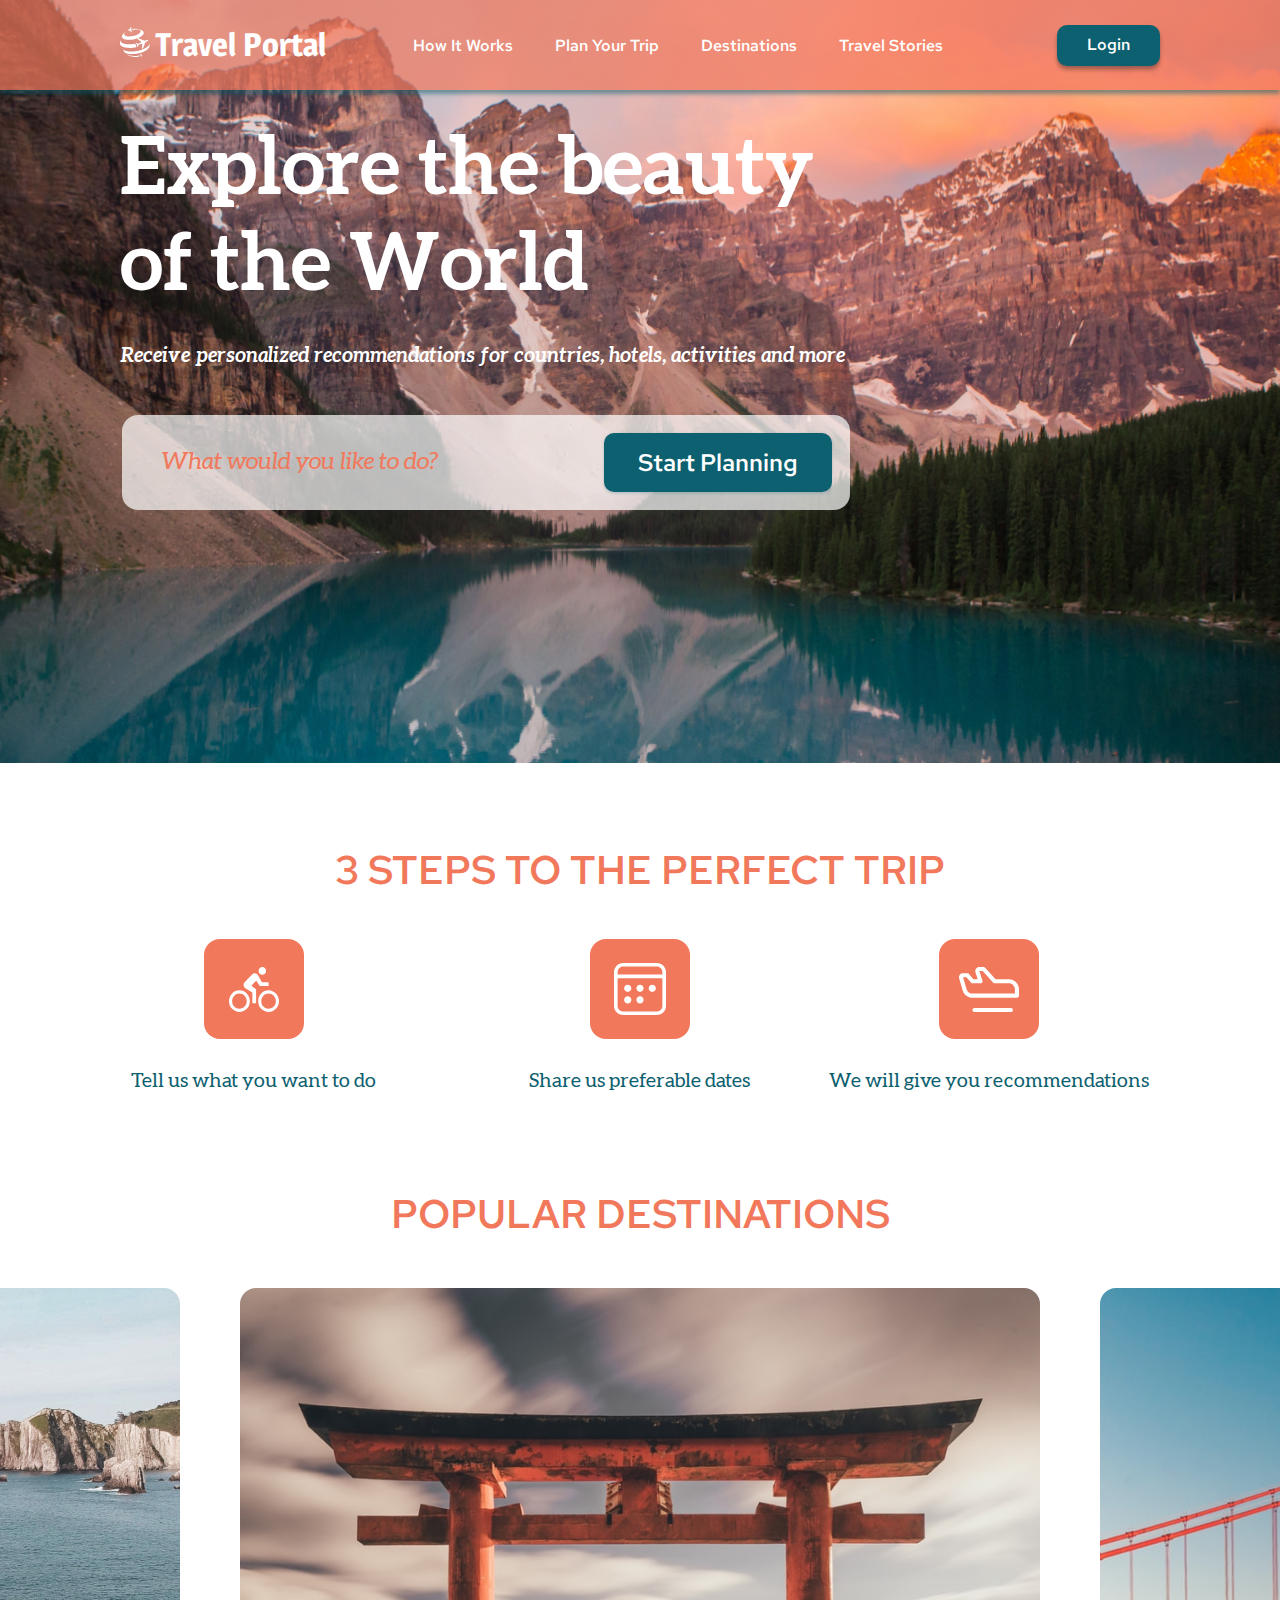
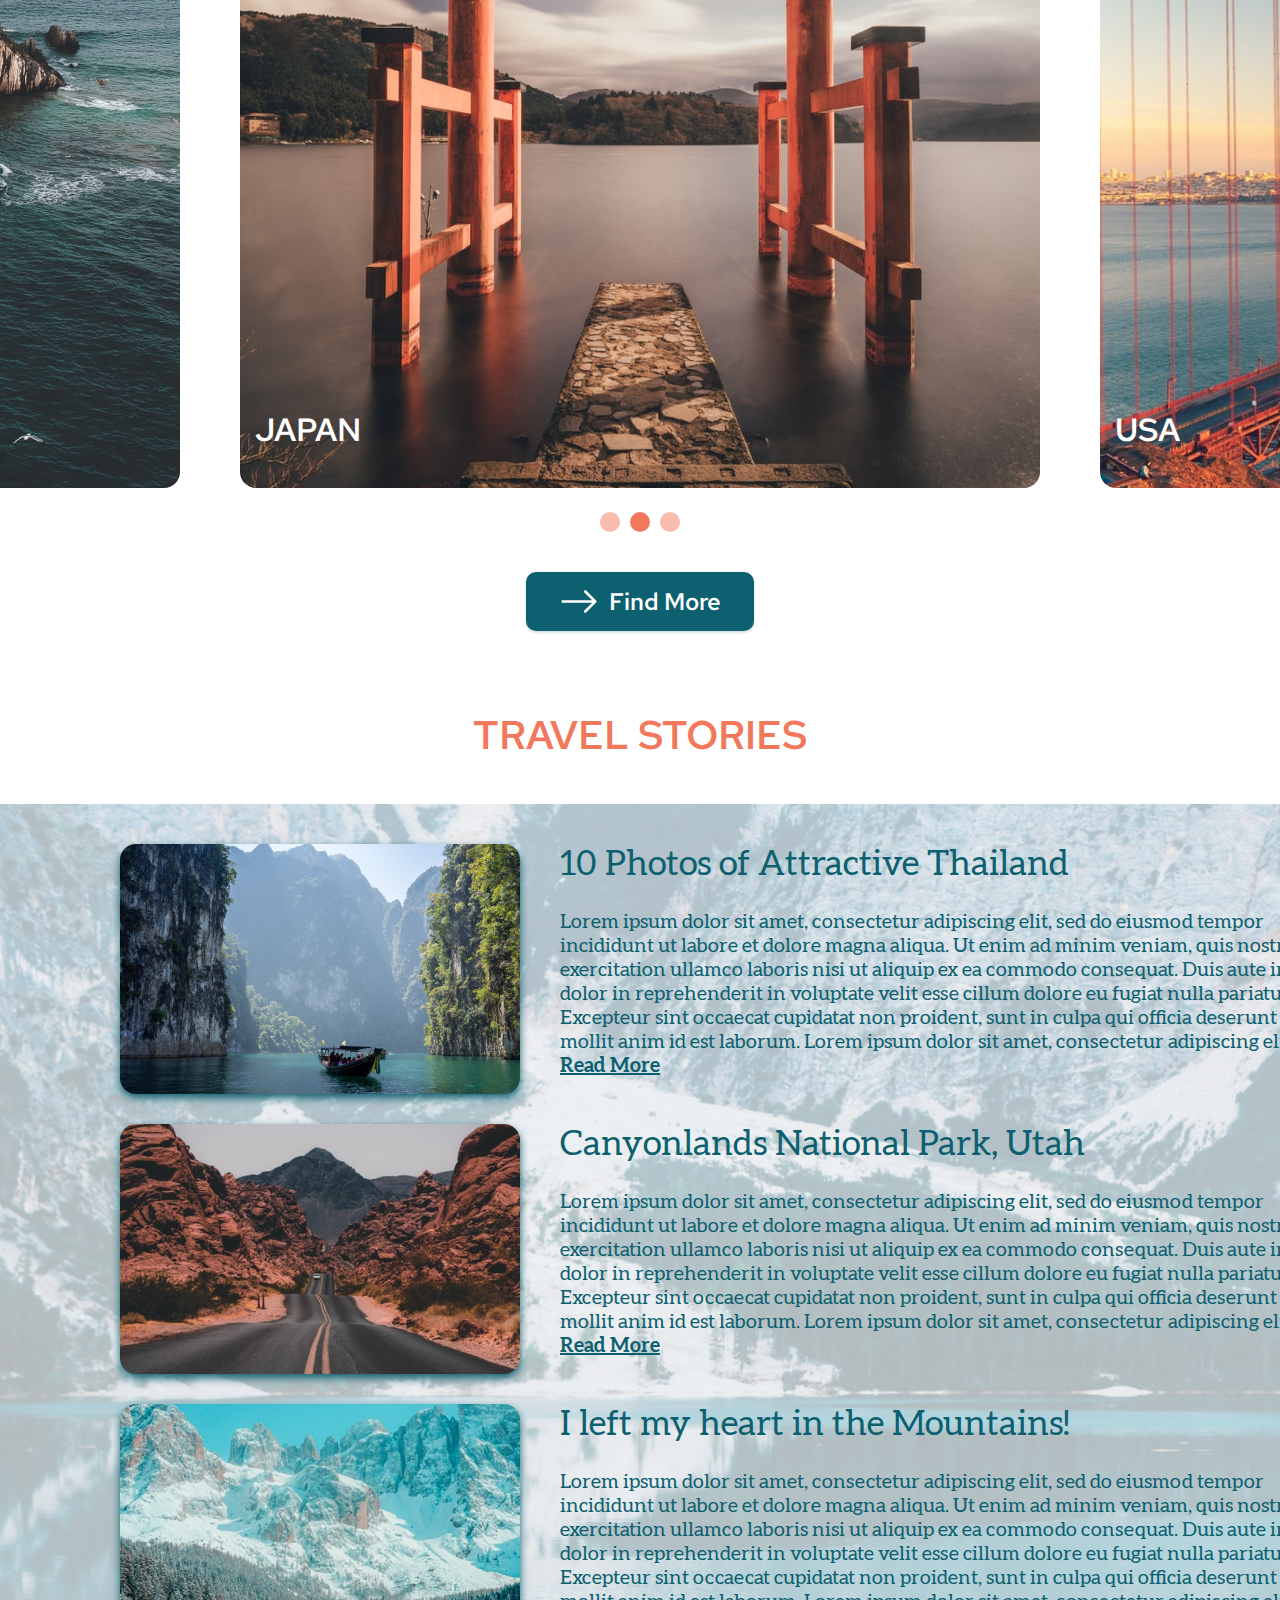
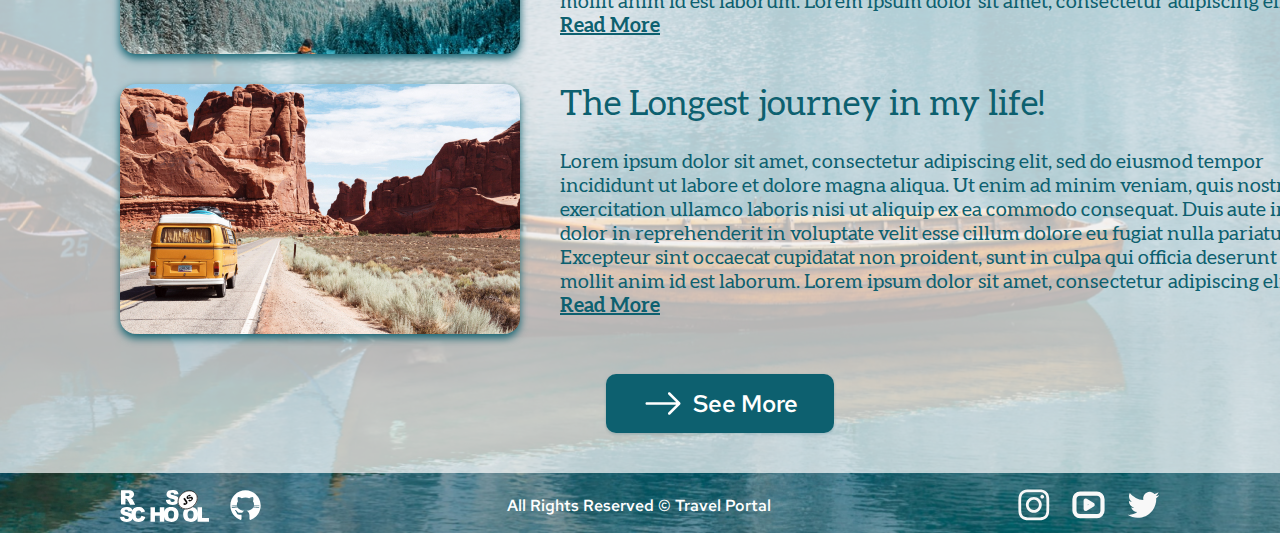
==== travel/index.html @ c9fd8d43 "Merge pull request #2 from rolling-scopes-school/travel" ====
<!DOCTYPE html>
<html lang="en">
  <head>
    <meta charset="UTF-8">
    <meta http-equiv="X-UA-Compatible" content="IE=edge">
    <meta name="viewport" content="width=device-width, initial-scale=1.0">
    <title>Travel Portal</title>
    <link rel="icon" href="./img/travel-portal-ico.ico">
    <link rel="stylesheet" href="./css/normalize.css">
    <link rel="stylesheet" href="./css/style.css">
  </head>
  <body>
    <!-- Header start -->
    <header class="header">
      <div class="header__wrapper">
        <div class="header__logo">
          <a href="/" class="header__logo-link">
            <img src="./img/svg/portal-logo-ico.svg" alt="Portal Travel" class="header__logo-pic">
          </a>
          <p class="header__logo-name">Travel Portal</p>
        </div>
        <div class="header__nav">
          <ul class="header__list">
            <li class="header__item">
              <a href="#preview" class="header__link">How It Works</a>
            </li>
            <li class="header__item">
              <a href="#steps" class="header__link">Plan Your Trip</a>
            </li>
            <li class="header__item">
              <a href="#destination" class="header__link">Destinations</a>
            </li>
            <li class="header__item">
              <a href="#stories" class="header__link">Travel Stories</a>
            </li>
          </ul>
        </div>
        <form class="header__login-form">
          <button type="submit" class="header__login-form_button">Login</button>
        </form>
      </div>
    </header>
    <!-- Header end -->

    <main class="main">
      <!-- Preview start -->
      <section class="preview" id="preview">
        <div class="preview__wrapper">
          <h1 class="preview__title">Explore the beauty of the World</h1>
          <p class="preview__subtitle">
            Receive personalized recommendations for countries, hotels, activities and more
          </p>
          <form class="preview-form">
            <fieldset class="preview-form__wrap">
              <p class="preview-form__info">
                <input
                  type="text"
                  name="user-like-to-do"
                  class="preview-form__field"
                  placeholder="What would you like to do?"
               >
                <button type="submit" class="preview-form__button">Start Planning</button>
              </p>
            </fieldset>
          </form>
        </div>
      </section>
      <!-- Preview end -->

      <!-- Steps start -->
      <section class="steps" id="steps">
        <div class="steps__wrapper">
          <h2 class="steps__title">3 STEPS TO THE PERFECT TRIP</h2>
          <div class="steps__cards-wrapper">
            <div class="steps__cards-bike">
              <div class="steps__card">
                <a href="#!" class="steps__card-pic">
                  <img src="./img/svg/bike-ico.svg" alt="Tell us what you want to do" class="steps__card-thumb">
                </a>
                <div class="steps__card-desc">Tell us what you want to do</div>
              </div>
            </div>
            <div class="steps__cards-calendar">
              <div class="steps__card">
                <a href="#!" class="steps__card-pic">
                  <img src="./img/svg/calendar-ico.svg" alt="Share us preferable dates" class="steps__card-thumb">
                </a>
                <div class="steps__card-desc">Share us preferable dates</div>
              </div>
            </div>
            <div class="steps__cards-plane">
              <div class="steps__card">
                <a href="#!" class="steps__card-pic">
                  <img src="./img/svg/plane-ico.svg" alt="We will give you recommendations" class="steps__card-thumb">
                </a>
                <div class="steps__card-desc">We will give you recommendations</div>
              </div>
            </div>
          </div>
        </div>
      </section>
      <!-- Steps end -->

      <!-- Destination start -->
      <section class="destination" id="destination">
        <div class="destination__wrapper">
          <h2 class="destination__title">POPULAR DESTINATIONS</h2>
          <div class="destination__slider">
            <div class="destination__slider-item">
              <div class="destination__slider-pic">
                <img src="./img//slider_spain.jpg" alt="SPAIN" class="destination__slider-img">
                <p class="destination__slider-desc">SPAIN</p>
              </div>
            </div>
            <div class="destination__slider-item">
              <div class="destination__slider-pic">
                <img src="./img/slider-japan.jpg" alt="JAPAN" class="destination__slider-img">
                <p class="destination__slider-desc">JAPAN</p>
              </div>
            </div>
            <div class="destination__slider-item">
              <div class="destination__slider-pic">
                <img src="./img/slider_usa.jpg" alt="USA" class="destination__slider-img">
                <p class="destination__slider-desc">USA</p>
              </div>
            </div>
          </div>
          <img src="./img/svg/slider-plug.svg" alt="balls" class="destination__plug">
          <div class="destination__find-button-wrapper">
            <button class="destination__find-button">
              <img src="./img/svg/bi_arrow-right.svg" alt="right-arrow-ico">Find More
            </button>
          </div>
        </div>
      </section>
      <!-- Destination end -->

      <!-- Stories start -->
      <section class="stories" id="stories">
        <h2 class="stories__title">TRAVEL STORIES</h2>
        <div class="stories__wrapper">
          <div class="stories__wrapper-bg">
            <div class="stories__cards">
              <div class="stories__card">
                <div class="stories__card-pic">
                  <img
                    src="./img/stories-thailand.jpg"
                    alt="10 Photos of Attractive Thailand"
                    class="stories__card-tumb"
                 >
                </div>
                <div class="stories__card-desc">
                  <p class="stories__card-title">10 Photos of Attractive Thailand</p>
                  <p lang="zxx" class="stories__card-text">
                    Lorem ipsum dolor sit amet, consectetur adipiscing elit, sed do eiusmod tempor incididunt ut labore
                    et dolore magna aliqua. Ut enim ad minim veniam, quis nostrud exercitation ullamco laboris nisi ut
                    aliquip ex ea commodo consequat. Duis aute irure dolor in reprehenderit in voluptate velit esse
                    cillum dolore eu fugiat nulla pariatur. Excepteur sint occaecat cupidatat non proident, sunt in
                    culpa qui officia deserunt mollit anim id est laborum. Lorem ipsum dolor sit amet, consectetur
                    adipiscing elit...
                  </p>
                  <a href="#!" class="stories__card-more">Read More</a>
                </div>
              </div>
              <div class="stories__card">
                <div class="stories__card-pic">
                  <img src="./img/stories-utah.jpg" alt="Canyonlands National Park, Utah" class="stories__card-tumb">
                </div>
                <div class="stories__card-desc">
                  <p class="stories__card-title">Canyonlands National Park, Utah</p>
                  <p lang="zxx" class="stories__card-text">
                    Lorem ipsum dolor sit amet, consectetur adipiscing elit, sed do eiusmod tempor incididunt ut labore
                    et dolore magna aliqua. Ut enim ad minim veniam, quis nostrud exercitation ullamco laboris nisi ut
                    aliquip ex ea commodo consequat. Duis aute irure dolor in reprehenderit in voluptate velit esse
                    cillum dolore eu fugiat nulla pariatur. Excepteur sint occaecat cupidatat non proident, sunt in
                    culpa qui officia deserunt mollit anim id est laborum. Lorem ipsum dolor sit amet, consectetur
                    adipiscing elit...
                  </p>
                  <a href="#!" class="stories__card-more">Read More</a>
                </div>
              </div>
              <div class="stories__card">
                <div class="stories__card-pic">
                  <img
                    src="./img/stories-mountains.jpg"
                    alt="I left my heart in the Mountains!"
                    class="stories__card-tumb"
                 >*/
                </div>
                <div class="stories__card-desc">
                  <p class="stories__card-title">I left my heart in the Mountains!</p>
                  <p lang="zxx" class="stories__card-text">
                    Lorem ipsum dolor sit amet, consectetur adipiscing elit, sed do eiusmod tempor incididunt ut labore
                    et dolore magna aliqua. Ut enim ad minim veniam, quis nostrud exercitation ullamco laboris nisi ut
                    aliquip ex ea commodo consequat. Duis aute irure dolor in reprehenderit in voluptate velit esse
                    cillum dolore eu fugiat nulla pariatur. Excepteur sint occaecat cupidatat non proident, sunt in
                    culpa qui officia deserunt mollit anim id est laborum. Lorem ipsum dolor sit amet, consectetur
                    adipiscing elit...
                  </p>
                  <a href="#!" class="stories__card-more">Read More</a>
                </div>
              </div>
              <div class="stories__card">
                <div class="stories__card-pic">
                  <img
                    src="./img/stories-journey.jpg"
                    alt="The Longest journey in my life!"
                    class="stories__card-tumb"
                 >
                </div>
                <div class="stories__card-desc">
                  <p class="stories__card-title">The Longest journey in my life!</p>
                  <p lang="zxx" class="stories__card-text">
                    Lorem ipsum dolor sit amet, consectetur adipiscing elit, sed do eiusmod tempor incididunt ut labore
                    et dolore magna aliqua. Ut enim ad minim veniam, quis nostrud exercitation ullamco laboris nisi ut
                    aliquip ex ea commodo consequat. Duis aute irure dolor in reprehenderit in voluptate velit esse
                    cillum dolore eu fugiat nulla pariatur. Excepteur sint occaecat cupidatat non proident, sunt in
                    culpa qui officia deserunt mollit anim id est laborum. Lorem ipsum dolor sit amet, consectetur
                    adipiscing elit...
                  </p>
                  <a href="#!" class="stories__card-more">Read More</a>
                </div>
              </div>
            </div>
            <div class="stories__see-button-wrapper">
              <button class="stories__see-button">
                <img src="./img/svg/bi_arrow-right.svg" alt="right-arrow-ico">See More
              </button>
            </div>
          </div>
        </div>
      </section>
      <!-- Stories end -->

      <!-- Footer start -->
      <footer class="footer">
        <div class="footer__wrapper">
          <div class="footer__school">
            <a href="https://rs.school/js-stage0/" class="footer__rsschool">
              <img src="./img/svg/rs_school_js_white.svg" alt="RS School" class="footer__rsschool-logo">
            </a>
            <a href="https://github.com/Olmeor" class="footer__github">
              <img src="./img/svg/github-pages-logo.svg" alt="GitHub" class="footer__github-logo">
            </a>
          </div>
          <div class="footer__copyright">All Rights Reserved © Travel Portal</div>
          <div class="footer__social">
            <ul class="footer__social-list">
              <li class="footer__social-item">
                <a href="https://rkn.gov.ru/" class="footer__instagram">
                  <img src="./img/svg/akar-icons_instagram-fill.svg" alt="footer__instagram-logo">
                </a>
              </li>
              <li class="footer__social-item">
                <a href="https://www.youtube.com/c/RollingScopesSchool" class="footer_youtube">
                  <img src="./img/svg/akar-icons_video.svg" alt="footer__instagram-logo">
                </a>
              </li>
              <li class="footer__social-item">
                <a href="https://habr.com/ru/all/" class="footer__twitter">
                  <img src="./img/svg/akar-icons_twitter-fill.svg" alt="footer__instagram-logo">
                </a>
              </li>
            </ul>
          </div>
        </div>
      </footer>
      <!-- Footer styles end -->
    </main>
    <script src="./js/index.js"></script>
  </body>
</html>
---- travel/css/style.css ----
/* add fonts */

/* red-hat-text-500 - latin */
@font-face {
  font-family: "Red Hat Text";
  font-style: normal;
  font-weight: 500;
  src: local(""), url("../fonts/red-hat-text-v11-latin-500.woff2") format("woff2"),
    /* Chrome 26+, Opera 23+, Firefox 39+ */ url("../fonts/red-hat-text-v11-latin-500.woff") format("woff"); /* Chrome 6+, Firefox 3.6+, IE 9+, Safari 5.1+ */
}

/* red-hat-text-regular - latin */
@font-face {
  font-family: "Red Hat Text";
  font-style: normal;
  font-weight: 400;
  src: local(""), url("../fonts/red-hat-text-v11-latin-regular.woff2") format("woff2"),
    /* Chrome 26+, Opera 23+, Firefox 39+ */ url("../fonts/red-hat-text-v11-latin-regular.woff") format("woff"); /* Chrome 6+, Firefox 3.6+, IE 9+, Safari 5.1+ */
}

/* aleo-italic - latin */
@font-face {
  font-family: "Aleo";
  font-style: italic;
  font-weight: 400;
  src: local(""), url("../fonts/aleo-v11-latin-italic.woff2") format("woff2"),
    /* Chrome 26+, Opera 23+, Firefox 39+ */ url("../fonts/aleo-v11-latin-italic.woff") format("woff"); /* Chrome 6+, Firefox 3.6+, IE 9+, Safari 5.1+ */
}

/* aleo-regular - latin */
@font-face {
  font-family: "Aleo";
  font-style: normal;
  font-weight: 400;
  src: local(""), url("../fonts/aleo-v11-latin-regular.woff2") format("woff2"),
    /* Chrome 26+, Opera 23+, Firefox 39+ */ url("../fonts/aleo-v11-latin-regular.woff") format("woff"); /* Chrome 6+, Firefox 3.6+, IE 9+, Safari 5.1+ */
}

/* aleo-700 - latin */
@font-face {
  font-family: "Aleo";
  font-style: normal;
  font-weight: 700;
  src: local(""), url("../fonts/aleo-v11-latin-700.woff2") format("woff2"),
    /* Chrome 26+, Opera 23+, Firefox 39+ */ url("../fonts/aleo-v11-latin-700.woff") format("woff"); /* Chrome 6+, Firefox 3.6+, IE 9+, Safari 5.1+ */
}

/* aleo-700italic - latin */
@font-face {
  font-family: "Aleo";
  font-style: italic;
  font-weight: 700;
  src: local(""), url("../fonts/aleo-v11-latin-700italic.woff2") format("woff2"),
    /* Chrome 26+, Opera 23+, Firefox 39+ */ url("../fonts/aleo-v11-latin-700italic.woff") format("woff"); /* Chrome 6+, Firefox 3.6+, IE 9+, Safari 5.1+ */
}

/* magra-regular - latin */
@font-face {
  font-family: "Magra";
  font-style: normal;
  font-weight: 400;
  src: local(""), url("../fonts/magra-v14-latin-regular.woff2") format("woff2"),
    /* Chrome 26+, Opera 23+, Firefox 39+ */ url("../fonts/magra-v14-latin-regular.woff") format("woff"); /* Chrome 6+, Firefox 3.6+, IE 9+, Safari 5.1+ */
}

/* magra-700 - latin */
@font-face {
  font-family: "Magra";
  font-style: normal;
  font-weight: 700;
  src: local(""), url("../fonts/magra-v14-latin-700.woff2") format("woff2"),
    /* Chrome 26+, Opera 23+, Firefox 39+ */ url("../fonts/magra-v14-latin-700.woff") format("woff"); /* Chrome 6+, Firefox 3.6+, IE 9+, Safari 5.1+ */
}

html {
  box-sizing: border-box;
  scroll-behavior: smooth;
}

*,
*::before,
*::after {
  box-sizing: inherit;
}

button,
html input[type="button"],
input[type="reset"],
input[type="submit"] {
  cursor: pointer;
  overflow: visible;
}

button[disabled],
html input[disabled] {
  cursor: default;
}

body {
  font-family: "Aleo";
  font-style: normal;
  font-size: 20px;
  line-height: 1.2;
  color: #0d606f;
}

img {
  max-width: 100%;
  height: auto;
}

header,
main,
footer {
  max-width: 1440px;
  margin: 0 auto;
}

/* Header styles start */

.header__wrapper {
  background: rgba(242, 120, 92, 0.7);
  box-shadow: 0px 4px 4px rgba(13, 96, 111, 0.5);
  display: flex;
  flex-wrap: wrap;
  align-items: center;
  padding: 0 120px;
  justify-content: space-between;
  height: 90px;
  position: relative;
  z-index: 999;
}

.header__logo {
  display: flex;
  flex-wrap: wrap;
  align-items: center;
  gap: 5px;
}

.header__logo-name {
  font-family: "Magra";
  font-style: normal;
  font-weight: 600;
  font-size: 32px;
  color: #ffffff;
  margin-left: 6px;
  margin: 0 auto;
}

.header__nav {
  margin-left: -27px;
}

.header__list {
  display: flex;
  flex-wrap: wrap;
  list-style: none;
  padding-left: 0;
  margin: 0 auto;
}

.header__item {
  margin-right: 42px;
}

.header__item:last-child {
  margin-right: 0;
}

.header__link {
  font-family: "Red Hat Text";
  font-style: normal;
  font-weight: 500;
  font-size: 16px;
  /* line-height: 21px;*/
  color: #ffffff;
  text-decoration: none;
  list-style: none;
  transition-duration: 0.4s;
}

.header__link:hover,
.header__link:focus,
.header__link:active {
  opacity: 0.7;
}

.header__login-form_button {
  /* рамка */
  width: 103px;
  height: 41px;
  background: #0d606f;
  box-shadow: 0px 4px 4px rgba(0, 0, 0, 0.25), 0px 2px 3px rgba(13, 96, 111, 0.16);
  border-radius: 10px;
  border: 0;
  /* текст */
  font-family: "Red Hat Text";
  font-style: normal;
  font-weight: 500;
  font-size: 16px;
  color: #ffffff;
  transition-duration: 0.4s;
}

.header__login-form_button:hover,
.header__login-form_button:focus,
.header__login-form_button:active {
  opacity: 0.7;
}

/* Header styles end */

/* Preview styles start */

.preview {
  height: 100%;
  background: url(../img/first_background.jpg) no-repeat center;
  background-size: cover;
  margin-top: -90px;
  padding-top: 90px;
}

.preview__wrapper {
  padding-left: 120px;
  padding-right: 428px;
  padding-top: 32px;
  padding-bottom: 233px;
}

.preview__title {
  margin: 0;
  font-family: "Aleo";
  font-style: normal;
  font-weight: 700;
  font-size: 80px;
  color: #ffffff;
}

.preview__subtitle {
  font-family: "Aleo";
  font-style: italic;
  font-weight: 700;
  font-size: 20px;
  color: #ffffff;
  margin-top: 30px;
  margin-bottom: 27px;
}

.preview-form__wrap {
  border: 0;
  padding: 0;
}

.preview-form__info {
  display: flex;
  flex-wrap: wrap;
  background: rgba(255, 255, 255, 0.7);
  border-radius: 16px;
  justify-content: space-between;
}

.preview-form__field {
  padding: 0;
  margin-left: 40px;
  width: 350px;
  border: 0;
  outline: none;
  background: none;
  font-family: "Aleo";
  font-style: italic;
  font-weight: 400;
  font-size: 24px;
  color: #0d606f;
}

.preview-form__field::placeholder {
  font-family: "Aleo";
  font-style: italic;
  font-weight: 400;
  font-size: 24px;
  color: #f2785c;
}

.preview-form__button {
  /* рамка */
  width: 228px;
  height: 59px;
  background: #0d606f;
  box-shadow: 0px 0px 3px rgba(13, 96, 111, 0.08), 0px 2px 3px rgba(13, 96, 111, 0.16);
  border-radius: 10px;
  border: 0;
  /* текст */
  font-family: "Red Hat Text";
  font-style: normal;
  font-weight: 500;
  font-size: 24px;
  color: #ffffff;
  margin: 18px 18px 18px 0;
  transition-duration: 0.4s;
}

.preview-form__button:hover,
.preview-form__button:focus,
.preview-form__button:active {
  opacity: 0.7;
}

/* Preview styles end */

/* Steps styles start */

.steps__title {
  margin: 0;
  font-family: "Red Hat Text";
  font-style: normal;
  font-weight: 500;
  font-size: 40px;
  color: #f2785c;
  text-align: center;
  padding-top: 83px;
  padding-bottom: 40px;
}

.steps__cards-wrapper {
  display: flex;
  flex-wrap: wrap;
  margin: 0 131px;
  padding-top: 5px;
  padding-bottom: 97px;
}

.steps__cards-bike {
  width: 33.33%;
  display: flex;
  flex-wrap: wrap;
  justify-content: flex-start;
}

.steps__cards-calendar {
  width: 33.33%;
  display: flex;
  flex-wrap: wrap;
  justify-content: center;
}

.steps__cards-plane {
  width: 33.33%;
  display: flex;
  flex-wrap: wrap;
  justify-content: flex-end;
}

.steps__card {
  text-align: center;
}

.steps__card-thumb {
  padding-bottom: 24px;
}

.steps__card-desc {
  font-family: "Aleo";
  font-style: normal;
  font-weight: 400;
  font-size: 20px;
  color: #0d606f;
  transition-duration: 0.4s;
}

.steps__card-thumb:hover,
.steps__card-thumb:focus,
.steps__card-thumb:active {
  opacity: 0.7;
}

/* Steps styles end */

/* Destination styles start */

.destination__title {
  margin: 0;
  font-family: "Red Hat Text";
  font-style: normal;
  font-weight: 500;
  font-size: 40px;
  color: #f2785c;
  text-align: center;
  padding-bottom: 50px;
}

.destination__slider {
  display: flex;
  justify-content: center;
  gap: 60px;
  overflow: hidden;
  /* padding-bottom: 24px; */
}

.destination__slider-item {
  position: relative;
  flex-shrink: 0;
}

.destination__slider-img {
  border: 0;
  border-radius: 16px;
}
.destination__slider-desc {
  position: relative;
  font-family: "Red Hat Text";
  font-style: normal;
  font-weight: 500;
  font-size: 32px;
  color: #ffffff;
  margin: 0;
  top: -83px;
  left: 15px;
  z-index: 10;
}

.destination__plug {
  display: block;
  margin: auto;
  padding-bottom: 40px;
  margin-top: -20px;
}

.destination__find-button-wrapper {
  padding-bottom: 80px;
}
.destination__find-button {
  display: flex;
  flex-direction: row;
  justify-content: center;
  align-items: center;
  padding: 10px 32px;
  gap: 10px;
  width: 228px;
  height: 59px;
  margin: 0 auto;
  background: #0d606f;
  box-shadow: 0px 0px 3px rgba(13, 96, 111, 0.08), 0px 2px 3px rgba(13, 96, 111, 0.16);
  border-radius: 10px;
  border: 0;
  font-family: "Red Hat Text";
  font-style: normal;
  font-weight: 500;
  font-size: 24px;
  color: #ffffff;
  transition-duration: 0.4s;
}

.destination__find-button:hover,
.destination__find-button:focus,
.destination__find-button:active {
  opacity: 0.7;
}
/* Destination styles end */

/* Stories styles start */

.stories__wrapper {
  width: 1440px;
  height: 100%;
  background: url(../img/second_background.jpg) no-repeat center;
  background-size: cover;
  margin-top: -40px;
  padding-top: 40px;
  padding-bottom: 60px;
}

.stories__wrapper-bg {
  background: rgba(255, 255, 255, 0.7);
  margin-top: -40px;
  padding-top: 40px;
}

.stories__title {
  margin: 0;
  font-family: "Red Hat Text";
  font-style: normal;
  font-weight: 500;
  font-size: 40px;
  color: #f2785c;
  text-align: center;
  padding-bottom: 85px;
}

.stories__cards {
  display: block;
  margin: 0 120px;
}

.stories__cards p {
  margin: 0 0 0 40px;
}

.stories__card {
  display: flex;
  padding-bottom: 30px;
}

.stories__card-pic {
  width: 400px;
  height: 250px;
  flex-shrink: 0;
  overflow: hidden;
  filter: drop-shadow(0px 4px 4px #0d606f);
  border-radius: 16px;
}

.stories__card-title {
  font-family: "Aleo";
  font-style: normal;
  font-weight: 400;
  font-size: 35px;
  color: #0d606f;
  padding-bottom: 24px;
}

.stories__card-text {
  font-family: "Aleo";
  font-style: normal;
  font-weight: 400;
  font-size: 20px;
  color: #0d606f;
}

.stories__card-more {
  font-family: "Aleo";
  font-style: normal;
  font-weight: 700;
  font-size: 20px;
  color: #0d606f;
  margin: 0 0 0 40px;
  transition-duration: 0.4s;
}

.stories__card-more:hover,
.stories__card-more:focus,
.stories__card-more:active {
  opacity: 0.7;
}

.stories__see-button-wrapper {
  padding: 10px 0 40px;
}
.stories__see-button {
  display: flex;
  flex-direction: row;
  justify-content: center;
  align-items: center;
  padding: 10px 32px;
  gap: 10px;
  width: 228px;
  height: 59px;
  margin: 0 auto;
  background: #0d606f;
  box-shadow: 0px 0px 3px rgba(13, 96, 111, 0.08), 0px 2px 3px rgba(13, 96, 111, 0.16);
  border-radius: 10px;
  border: 0;
  font-family: "Red Hat Text";
  font-style: normal;
  font-weight: 500;
  font-size: 24px;
  color: #ffffff;
  transition-duration: 0.4s;
}

.stories__see-button:hover,
.stories__see-button:focus,
.stories__see-button:active {
  opacity: 0.7;
}

/* Stories styles end */

/* Footer styles start */

.footer {
  margin-top: -45px;
}

.footer__wrapper {
  margin: 0 120px;
  display: flex;
  flex-wrap: wrap;
  justify-content: space-between;
  align-items: center;
}

.footer__rsschool-logo,
.footer__github-logo,
.footer__instagram-logo,
.footer__instagram-logo,
.footer__instagram-logo {
  height: 33px;
}

.footer__copyright {
  font-family: "Red Hat Text";
  font-style: normal;
  font-weight: 500;
  font-size: 16px;
  color: #ffffff;
  margin-bottom: 5px;
}

.footer__school {
  display: flex;
  flex-wrap: wrap;
}

.footer__social-list {
  display: flex;
  flex-wrap: wrap;
  list-style: none;
  padding-left: 0;
  margin: 0 auto;
}

.footer__rsschool,
.footer__social-item {
  margin-right: 20px;
}

.footer__social-item:last-child {
  margin-right: 0; /* обнуление последнего отступа */
}

/* Footer styles end */
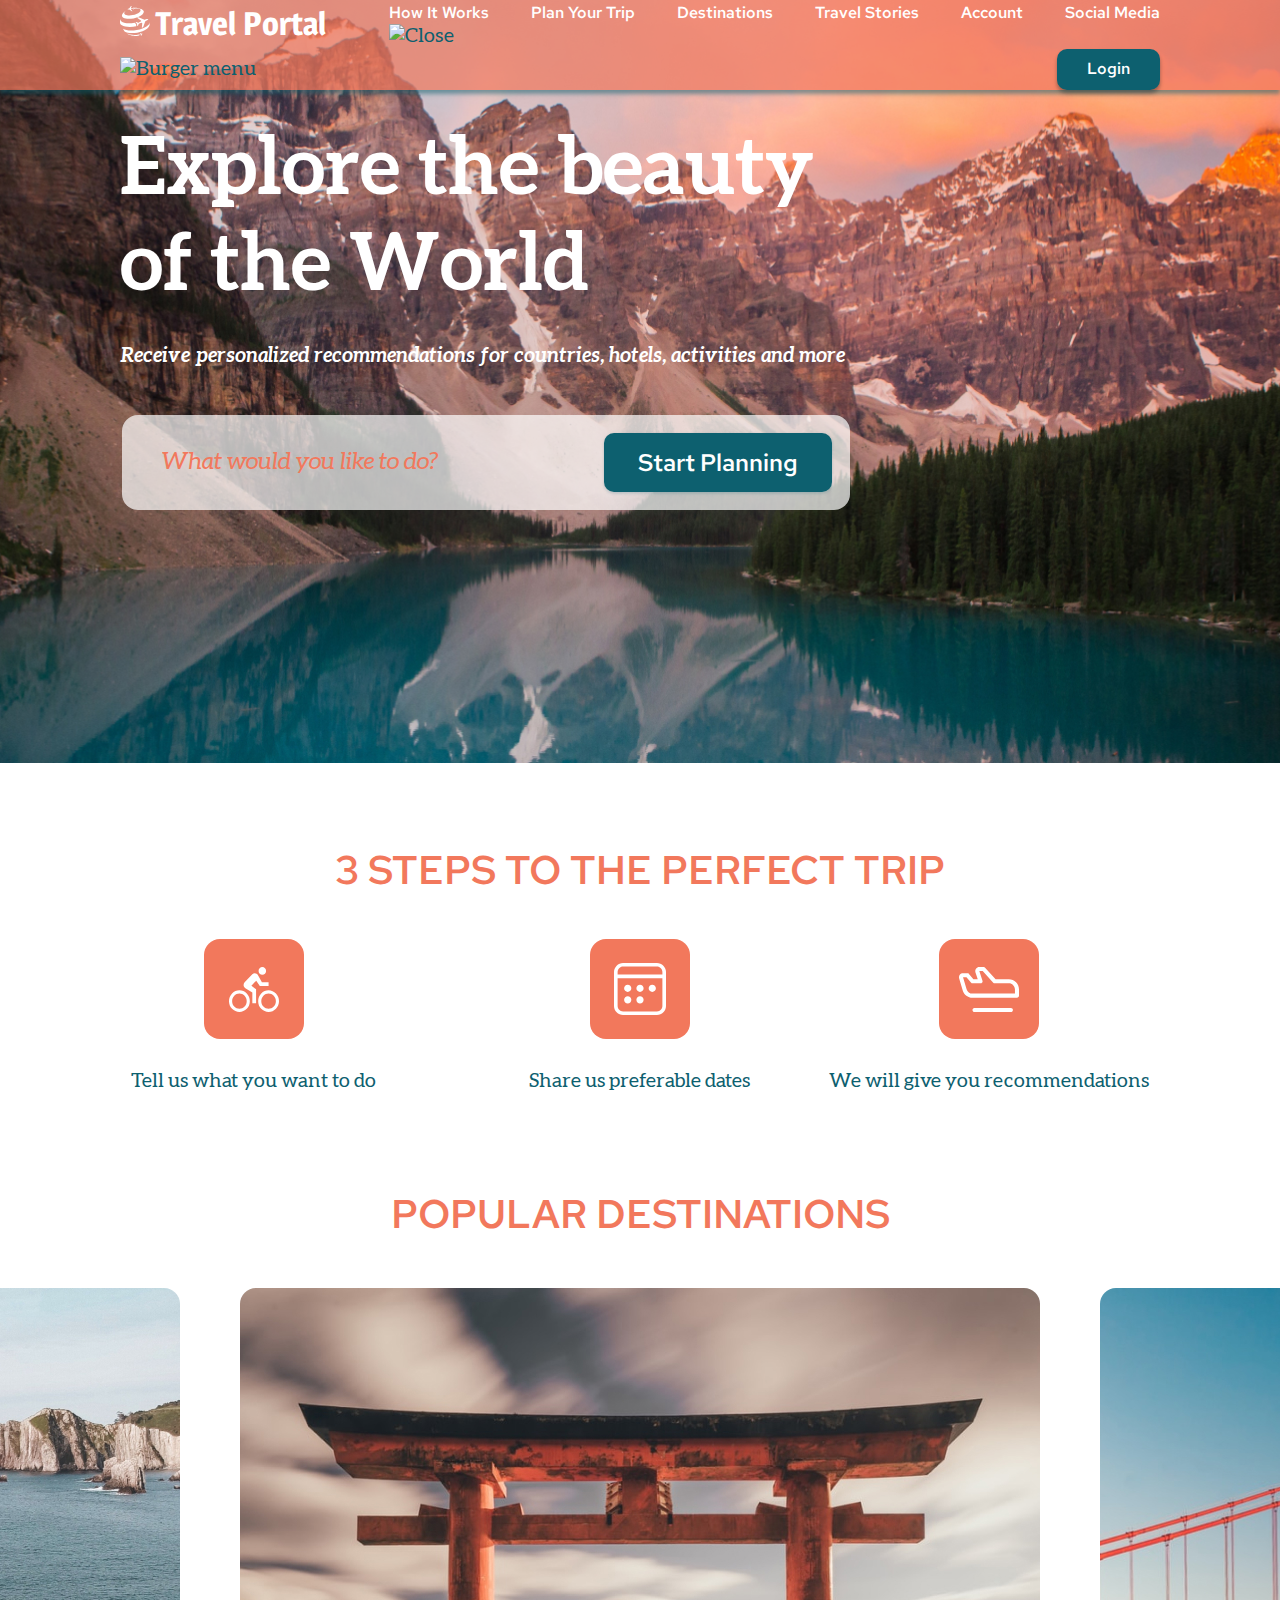
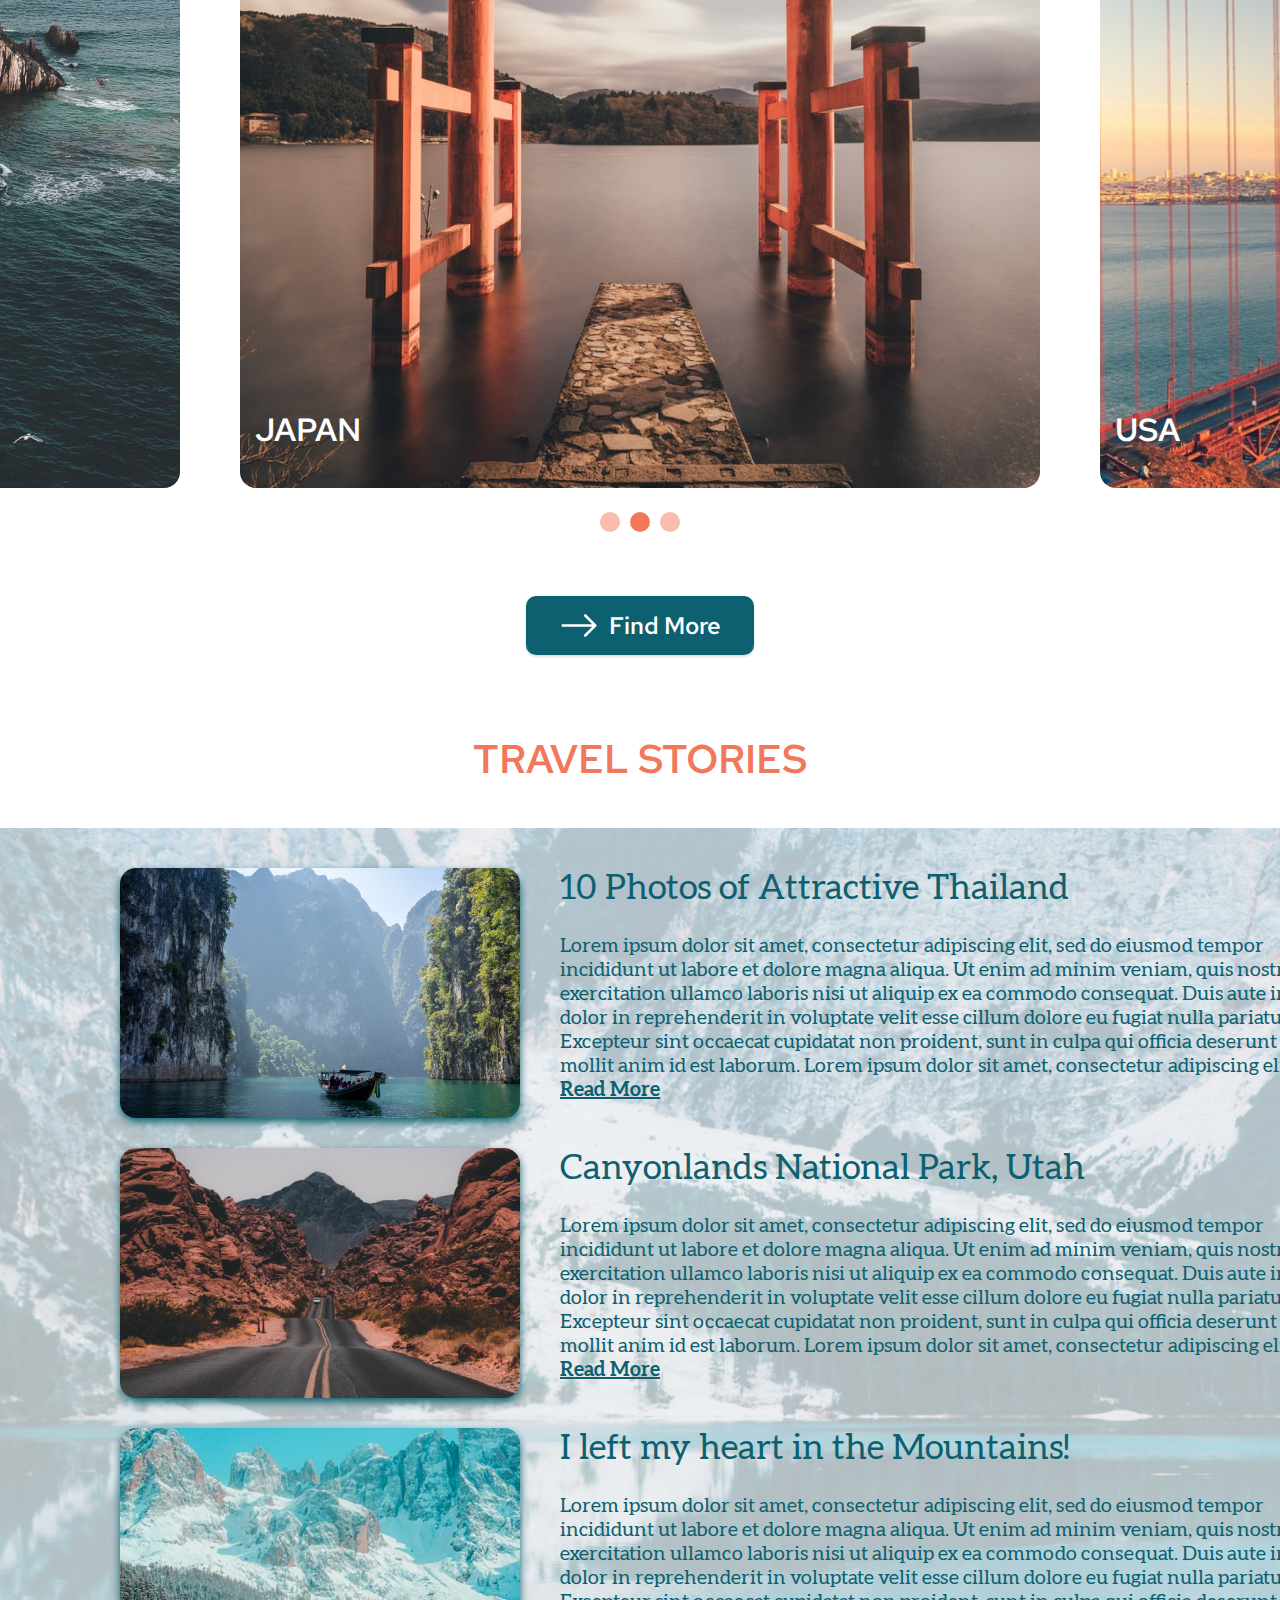
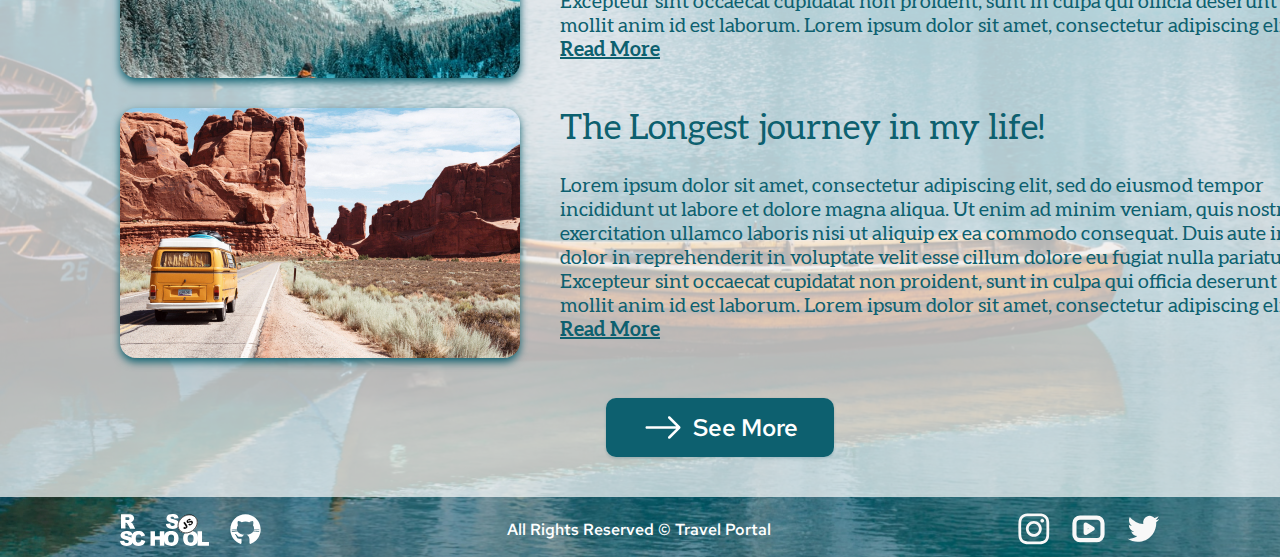
==== commit a17852d8: "fix: change url logo" ====
--- a/travel/index.html
+++ b/travel/index.html
@@ -5,21 +5,30 @@
     <meta http-equiv="X-UA-Compatible" content="IE=edge">
     <meta name="viewport" content="width=device-width, initial-scale=1.0">
     <title>Travel Portal</title>
-    <link rel="icon" href="./img/travel-portal-ico.ico">
+    <link rel="apple-touch-icon" sizes="180x180" href="./img/favicons/apple-touch-icon.png">
+    <link rel="icon" type="image/png" sizes="32x32" href="./img/favicons/favicon-32x32.png">
+    <link rel="icon" type="image/png" sizes="16x16" href="./img/favicons/favicon-16x16.png">
+    <link rel="manifest" href="./img/favicons/site.webmanifest">
+    <link rel="mask-icon" href="./img/favicons/safari-pinned-tab.svg" color="#5bbad5">
+    <link rel="shortcut icon" href="./img/favicons/favicon.ico">
+    <meta name="msapplication-TileColor" content="#da532c">
+    <meta name="msapplication-config" content="./img/favicons/browserconfig.xml">
+    <meta name="theme-color" content="#ffffff">
     <link rel="stylesheet" href="./css/normalize.css">
     <link rel="stylesheet" href="./css/style.css">
   </head>
+
   <body>
     <!-- Header start -->
     <header class="header">
       <div class="header__wrapper">
         <div class="header__logo">
-          <a href="/" class="header__logo-link">
+          <a href="#" class="header__logo-link">
             <img src="./img/svg/portal-logo-ico.svg" alt="Portal Travel" class="header__logo-pic">
           </a>
           <p class="header__logo-name">Travel Portal</p>
         </div>
-        <div class="header__nav">
+        <nav class="header__nav">
           <ul class="header__list">
             <li class="header__item">
               <a href="#preview" class="header__link">How It Works</a>
@@ -33,7 +42,19 @@
             <li class="header__item">
               <a href="#stories" class="header__link">Travel Stories</a>
             </li>
+            <li class="header__item">
+              <a href="#!" class="header__link">Account</a>
+            </li>
+            <li class="header__item">
+              <a href="#social" class="header__link">Social Media</a>
+            </li>
           </ul>
+          <div class="header__nav-close">
+            <img src="./img/svg/close-buton.svg" alt="Close" class="header__nav-close-button">
+          </div>
+        </nav>
+        <div class="header__burger burger">
+          <img src="./img/svg/open-menu-button.svg" alt="Burger menu" class="header__nav-close-button">
         </div>
         <form class="header__login-form">
           <button type="submit" class="header__login-form_button">Login</button>
@@ -45,24 +66,26 @@
     <main class="main">
       <!-- Preview start -->
       <section class="preview" id="preview">
-        <div class="preview__wrapper">
-          <h1 class="preview__title">Explore the beauty of the World</h1>
-          <p class="preview__subtitle">
-            Receive personalized recommendations for countries, hotels, activities and more
-          </p>
-          <form class="preview-form">
-            <fieldset class="preview-form__wrap">
-              <p class="preview-form__info">
-                <input
-                  type="text"
-                  name="user-like-to-do"
-                  class="preview-form__field"
-                  placeholder="What would you like to do?"
-               >
-                <button type="submit" class="preview-form__button">Start Planning</button>
-              </p>
-            </fieldset>
-          </form>
+        <div class="preview__gradient-mobile">
+          <div class="preview__wrapper">
+            <h1 class="preview__title">Explore the beauty of the World</h1>
+            <p class="preview__subtitle">
+              Receive personalized recommendations for countries, hotels, activities and more
+            </p>
+            <form class="preview-form">
+              <fieldset class="preview-form__wrap">
+                <p class="preview-form__info">
+                  <input
+                    type="text"
+                    name="user-like-to-do"
+                    class="preview-form__field"
+                    placeholder="What would you like to do?"
+                  />
+                  <button type="submit" class="preview-form__button">Start Planning</button>
+                </p>
+              </fieldset>
+            </form>
+          </div>
         </div>
       </section>
       <!-- Preview end -->
@@ -73,15 +96,15 @@
           <h2 class="steps__title">3 STEPS TO THE PERFECT TRIP</h2>
           <div class="steps__cards-wrapper">
             <div class="steps__cards-bike">
-              <div class="steps__card">
+              <div class="steps__card steps__card-bike-mobile">
                 <a href="#!" class="steps__card-pic">
                   <img src="./img/svg/bike-ico.svg" alt="Tell us what you want to do" class="steps__card-thumb">
                 </a>
-                <div class="steps__card-desc">Tell us what you want to do</div>
+                <div class="steps__card-desc steps__card-desc-bike-mobile">Tell us what you want to do</div>
               </div>
             </div>
             <div class="steps__cards-calendar">
-              <div class="steps__card">
+              <div class="steps__card steps__card-calendar-mobile">
                 <a href="#!" class="steps__card-pic">
                   <img src="./img/svg/calendar-ico.svg" alt="Share us preferable dates" class="steps__card-thumb">
                 </a>
@@ -89,7 +112,7 @@
               </div>
             </div>
             <div class="steps__cards-plane">
-              <div class="steps__card">
+              <div class="steps__card steps__card-plane-mobile">
                 <a href="#!" class="steps__card-pic">
                   <img src="./img/svg/plane-ico.svg" alt="We will give you recommendations" class="steps__card-thumb">
                 </a>
@@ -107,28 +130,60 @@
           <h2 class="destination__title">POPULAR DESTINATIONS</h2>
           <div class="destination__slider">
             <div class="destination__slider-item">
-              <div class="destination__slider-pic">
-                <img src="./img//slider_spain.jpg" alt="SPAIN" class="destination__slider-img">
+              <div class="destination__slider-pic destination__slider-pic-spain">
+                <picture>
+                  <source media="(min-width:391px)" srcset="./img/slider_spain.jpg">
+                  <img
+                    src="./img/slider_spain-m.jpg"
+                    alt="Spain"
+                    class="destination__slider-img"
+                  />
+                </picture>
                 <p class="destination__slider-desc">SPAIN</p>
               </div>
             </div>
             <div class="destination__slider-item">
-              <div class="destination__slider-pic">
-                <img src="./img/slider-japan.jpg" alt="JAPAN" class="destination__slider-img">
+              <div class="destination__slider-pic destination__slider-pic-japan">
+                <picture>
+                  <source media="(min-width:391px)" srcset="./img/slider-japan.jpg">
+                  <img
+                    src="./img/slider-japan-m.jpg"
+                    alt="Japan"
+                    class="destination__slider-img"
+                  />
+                </picture>
                 <p class="destination__slider-desc">JAPAN</p>
               </div>
             </div>
             <div class="destination__slider-item">
-              <div class="destination__slider-pic">
-                <img src="./img/slider_usa.jpg" alt="USA" class="destination__slider-img">
+              <div class="destination__slider-pic destination__slider-pic-usa">
+                <picture>
+                  <source media="(min-width:391px)" srcset="./img/slider_usa.jpg">
+                  <img
+                    src="./img/slider_usa-m.jpg"
+                    alt="USA"
+                    class="destination__slider-img"
+                  />
+                </picture>
                 <p class="destination__slider-desc">USA</p>
               </div>
             </div>
           </div>
-          <img src="./img/svg/slider-plug.svg" alt="balls" class="destination__plug">
+          <picture>
+            <source media="(min-width:391px)" srcset="./img/svg/slider-plug.svg">
+            <img
+              src="./img/svg/slider-plug-m.svg"
+              alt="balls"
+              class="destination__plug"
+            />
+          </picture>
+          <div class="destination_slider-arrows">
+            <img src="./img/svg/slider-arrow-l.svg" alt="arrow-left" class="destination_slider-arrows-left">
+            <img src="./img/svg/slider-arrow-r.svg" alt="arrow-right" class="destination_slider-arrows-right">
+          </div>
           <div class="destination__find-button-wrapper">
             <button class="destination__find-button">
-              <img src="./img/svg/bi_arrow-right.svg" alt="right-arrow-ico">Find More
+              <img src="./img/svg/bi_arrow-right.svg" alt="right-arrow-ico" class="destination__find-button-arrow">Find More
             </button>
           </div>
         </div>
@@ -143,11 +198,14 @@
             <div class="stories__cards">
               <div class="stories__card">
                 <div class="stories__card-pic">
-                  <img
-                    src="./img/stories-thailand.jpg"
-                    alt="10 Photos of Attractive Thailand"
-                    class="stories__card-tumb"
-                 >
+                  <picture>
+                    <source media="(min-width:391px)" srcset="./img/stories-thailand.jpg">
+                    <img
+                      src="./img/stories-thailand-m.jpg"
+                      alt="Thailand"
+                      class="stories__card-tumb"
+                    />
+                  </picture>
                 </div>
                 <div class="stories__card-desc">
                   <p class="stories__card-title">10 Photos of Attractive Thailand</p>
@@ -164,7 +222,14 @@
               </div>
               <div class="stories__card">
                 <div class="stories__card-pic">
-                  <img src="./img/stories-utah.jpg" alt="Canyonlands National Park, Utah" class="stories__card-tumb">
+                  <picture>
+                    <source media="(min-width:391px)" srcset="./img/stories-utah.jpg">
+                    <img
+                      src="./img/stories-utah-m.jpg"
+                      alt="Utah"
+                      class="stories__card-tumb"
+                    />
+                  </picture>
                 </div>
                 <div class="stories__card-desc">
                   <p class="stories__card-title">Canyonlands National Park, Utah</p>
@@ -181,11 +246,14 @@
               </div>
               <div class="stories__card">
                 <div class="stories__card-pic">
-                  <img
-                    src="./img/stories-mountains.jpg"
-                    alt="I left my heart in the Mountains!"
-                    class="stories__card-tumb"
-                 >*/
+                  <picture>
+                    <source media="(min-width:391px)" srcset="./img/stories-mountains.jpg">
+                    <img
+                      src="./img/stories-mountains-m.jpg"
+                      alt="Mountains"
+                      class="stories__card-tumb"
+                    />
+                  </picture>
                 </div>
                 <div class="stories__card-desc">
                   <p class="stories__card-title">I left my heart in the Mountains!</p>
@@ -202,11 +270,14 @@
               </div>
               <div class="stories__card">
                 <div class="stories__card-pic">
-                  <img
-                    src="./img/stories-journey.jpg"
-                    alt="The Longest journey in my life!"
-                    class="stories__card-tumb"
-                 >
+                  <picture>
+                    <source media="(min-width:391px)" srcset="./img/stories-journey.jpg">
+                    <img
+                      src="./img/stories-journey-m.jpg"
+                      alt="Longest journey"
+                      class="stories__card-tumb"
+                    />
+                  </picture>
                 </div>
                 <div class="stories__card-desc">
                   <p class="stories__card-title">The Longest journey in my life!</p>
@@ -224,7 +295,7 @@
             </div>
             <div class="stories__see-button-wrapper">
               <button class="stories__see-button">
-                <img src="./img/svg/bi_arrow-right.svg" alt="right-arrow-ico">See More
+                <img src="./img/svg/bi_arrow-right.svg" alt="right-arrow-ico" class="stories__see-button-arrow">See More
               </button>
             </div>
           </div>
@@ -244,7 +315,7 @@
             </a>
           </div>
           <div class="footer__copyright">All Rights Reserved © Travel Portal</div>
-          <div class="footer__social">
+          <div class="footer__social" id="social">
             <ul class="footer__social-list">
               <li class="footer__social-item">
                 <a href="https://rkn.gov.ru/" class="footer__instagram">
@@ -268,5 +339,6 @@
       <!-- Footer styles end -->
     </main>
     <script src="./js/index.js"></script>
-  </body>
+    <script src="./js/main.js"></script>
+  </body> 
 </html>
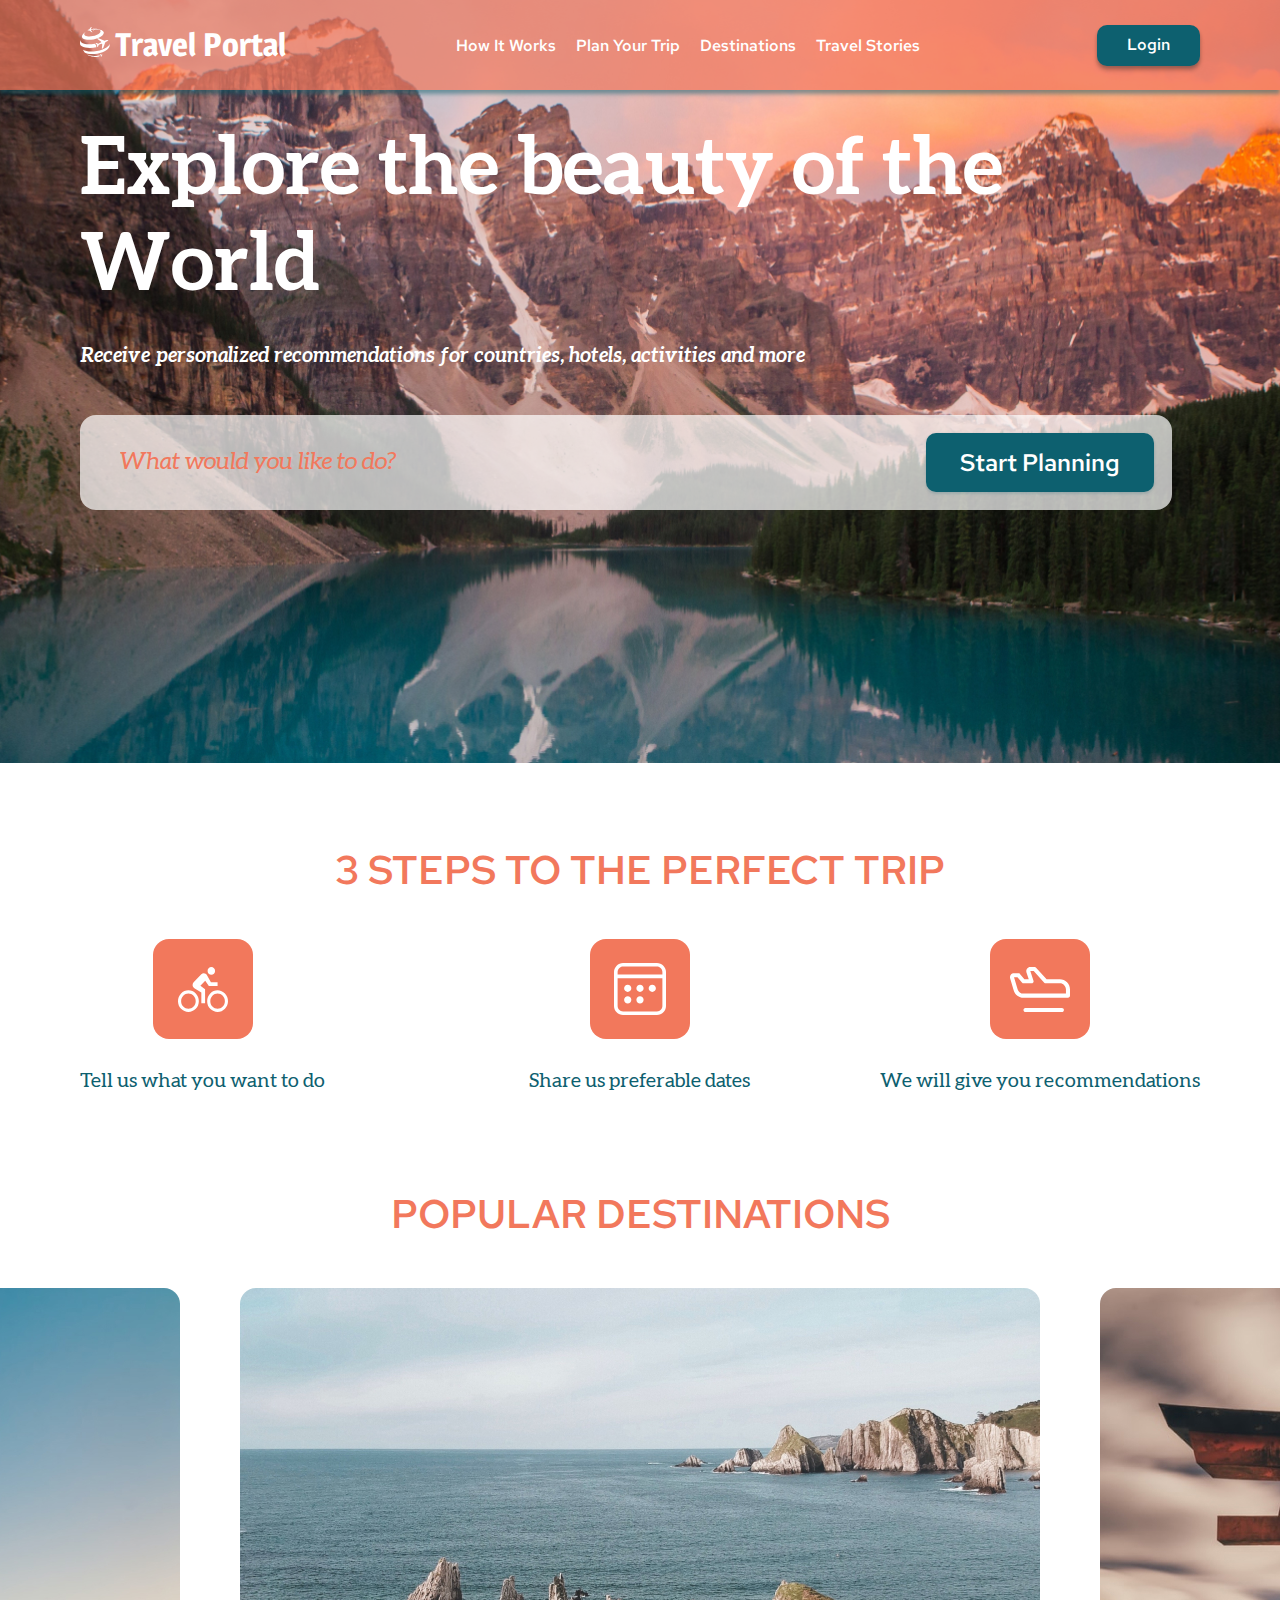
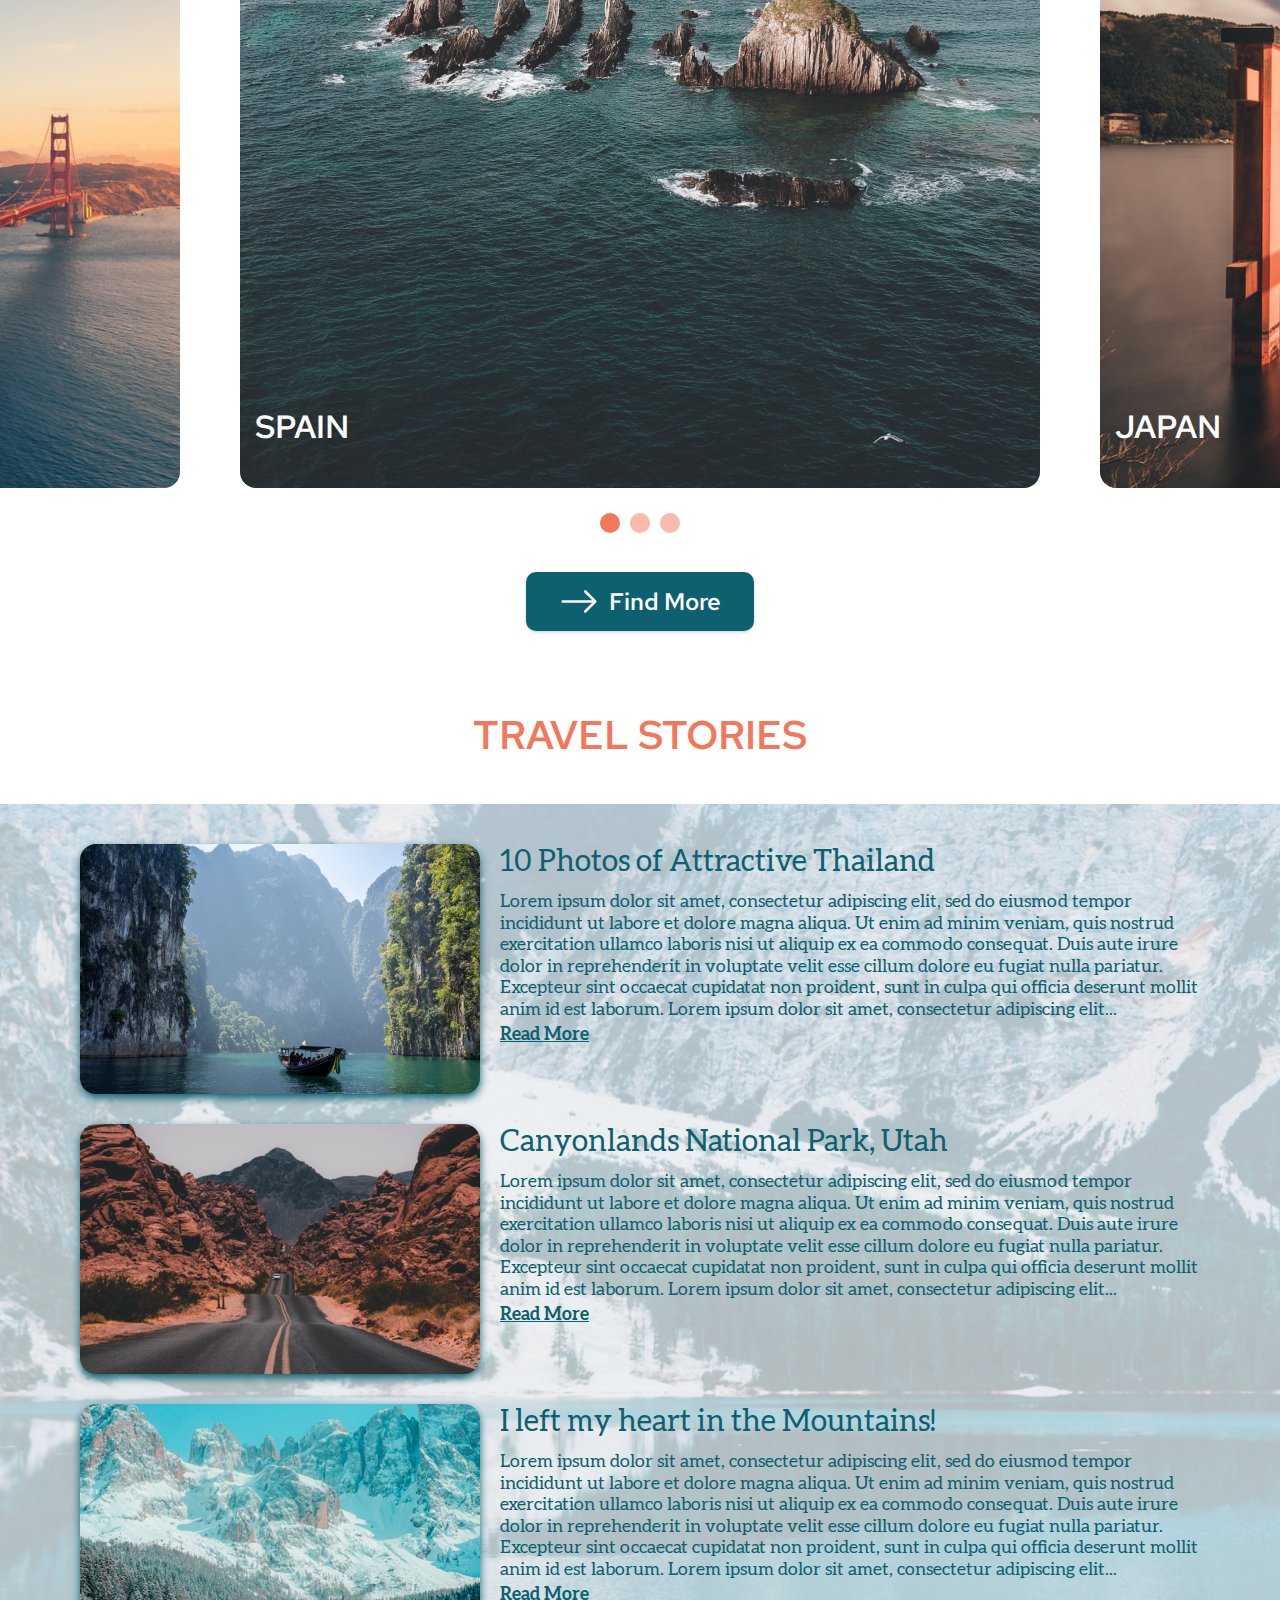
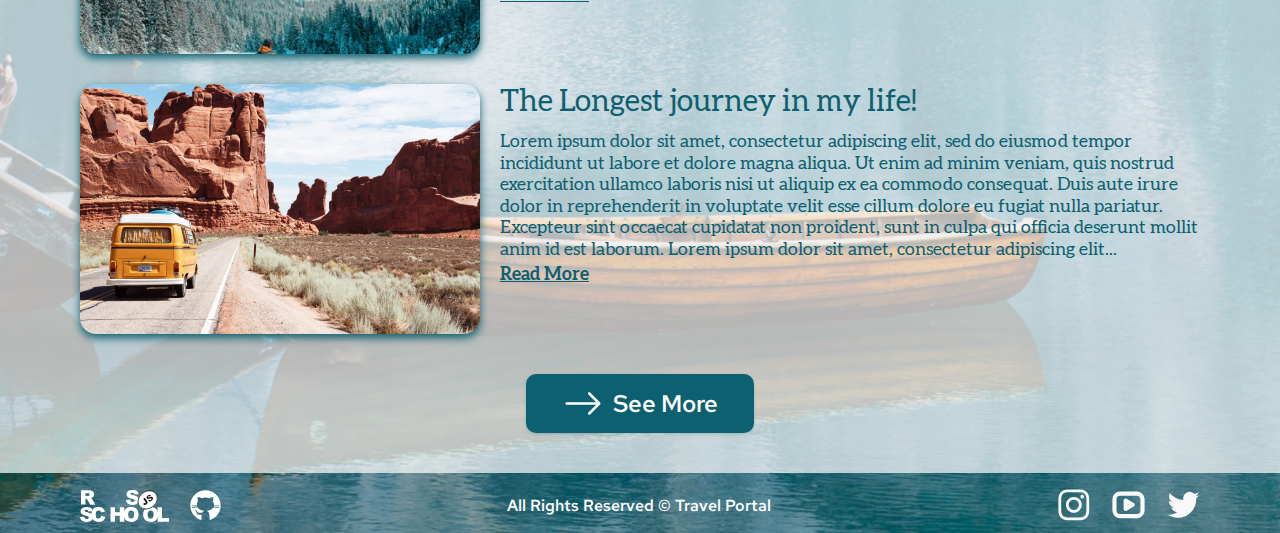
==== commit c3714ce0: "Merge pull request #11 from rolling-scopes-school/travel" ====
--- a/travel/index.html
+++ b/travel/index.html
@@ -19,15 +19,17 @@
   </head>
 
   <body>
+    <div class="body__shadow" id="shadow"></div>
     <!-- Header start -->
     <header class="header">
       <div class="header__wrapper">
         <div class="header__logo">
-          <a href="#" class="header__logo-link">
+          <a href="#!" class="header__logo-link">
             <img src="./img/svg/portal-logo-ico.svg" alt="Portal Travel" class="header__logo-pic">
           </a>
           <p class="header__logo-name">Travel Portal</p>
         </div>
+        <div class="nav-box"></div>
         <nav class="header__nav">
           <ul class="header__list">
             <li class="header__item">
@@ -42,7 +44,7 @@
             <li class="header__item">
               <a href="#stories" class="header__link">Travel Stories</a>
             </li>
-            <li class="header__item">
+            <li class="header__item header__item-account">
               <a href="#!" class="header__link">Account</a>
             </li>
             <li class="header__item">
@@ -57,8 +59,66 @@
           <img src="./img/svg/open-menu-button.svg" alt="Burger menu" class="header__nav-close-button">
         </div>
         <form class="header__login-form">
-          <button type="submit" class="header__login-form_button">Login</button>
+          <button type="button" class="header__login-form_button">Login</button>
         </form>
+      </div>
+
+      <!-- Pop Up -->
+      <div class="login__pop-up">
+        <div class="login__wrapper">
+          <p class="login__caption">
+            Log in to your account
+          </p>
+          <div class="login__facebook-button-wrapper">
+            <button class="login__buttons login__facebook-button">
+              <img src="./img/svg/facebook-logo.svg" alt="Facebook logo">Sign In with Facebook
+            </button>
+          </div>
+          <div class="login__google-button-wrapper">
+            <button class="login__buttons login__google-button">
+              <img src="./img/svg/google-logo.svg" alt="Facebook logo">Sign In with Google
+            </button>
+          </div>
+          <div class="login_or-line-wrapper">
+            <p class="login_or-line">
+              or
+            </p>
+          </div>
+          <form class="login__form">
+            <p class="login__account-name">
+              E-mail
+            </p>
+            <input
+              type="email"
+              name="login_email"
+              class="login__buttons login__account-email"
+              id="login"
+            />
+            <p class="login__account-name">
+              Password
+            </p>
+            <input
+              type="password"
+              name="login_password"
+              class="login__buttons login__account-password"
+              id="password"
+            />
+            <div class="login__sign-button-wrapper">
+              <button type="submit" class="login__buttons login__sign-button">
+                <p class="login__sign-button-text">Sign In</p>
+              </button>
+            </div>            
+          </form>
+          <div class="recovery">
+            <a href="#!" class="login_forgot-url">Forgot Your Password?</a>
+          </div>
+          <div class="login__line-wrapper"></div>
+        </div>
+        
+        <p class="login__register-wrapper">
+          <span class="login__register-question">Don’t have an account?</span>
+          <a href="#!" class="login__register-url">Register</a>
+        </p>
       </div>
     </header>
     <!-- Header end -->
@@ -125,69 +185,48 @@
       <!-- Steps end -->
 
       <!-- Destination start -->
-      <section class="destination" id="destination">
-        <div class="destination__wrapper">
-          <h2 class="destination__title">POPULAR DESTINATIONS</h2>
-          <div class="destination__slider">
-            <div class="destination__slider-item">
-              <div class="destination__slider-pic destination__slider-pic-spain">
-                <picture>
-                  <source media="(min-width:391px)" srcset="./img/slider_spain.jpg">
-                  <img
-                    src="./img/slider_spain-m.jpg"
-                    alt="Spain"
-                    class="destination__slider-img"
-                  />
-                </picture>
-                <p class="destination__slider-desc">SPAIN</p>
-              </div>
-            </div>
-            <div class="destination__slider-item">
-              <div class="destination__slider-pic destination__slider-pic-japan">
-                <picture>
-                  <source media="(min-width:391px)" srcset="./img/slider-japan.jpg">
-                  <img
-                    src="./img/slider-japan-m.jpg"
-                    alt="Japan"
-                    class="destination__slider-img"
-                  />
-                </picture>
-                <p class="destination__slider-desc">JAPAN</p>
-              </div>
-            </div>
-            <div class="destination__slider-item">
-              <div class="destination__slider-pic destination__slider-pic-usa">
-                <picture>
-                  <source media="(min-width:391px)" srcset="./img/slider_usa.jpg">
-                  <img
-                    src="./img/slider_usa-m.jpg"
-                    alt="USA"
-                    class="destination__slider-img"
-                  />
-                </picture>
-                <p class="destination__slider-desc">USA</p>
-              </div>
-            </div>
-          </div>
-          <picture>
-            <source media="(min-width:391px)" srcset="./img/svg/slider-plug.svg">
-            <img
-              src="./img/svg/slider-plug-m.svg"
-              alt="balls"
-              class="destination__plug"
-            />
-          </picture>
-          <div class="destination_slider-arrows">
-            <img src="./img/svg/slider-arrow-l.svg" alt="arrow-left" class="destination_slider-arrows-left">
-            <img src="./img/svg/slider-arrow-r.svg" alt="arrow-right" class="destination_slider-arrows-right">
-          </div>
+      <section class="destination">
+				<div class="destination__wrapper">
+					<h2 id="destination" class="destination__title">POPULAR DESTINATIONS</h2>
+					<div class="destination__slider">
+						<img class="slider__arrow arrow-left" src="./img/svg/slider-arrow.svg" alt="Arrow left">
+						<img class="slider__arrow arrow-right" src="./img/svg/slider-arrow.svg" alt="Arrow right">
+						<div class="slider">
+							<div id="item-0" class="destination__slider-pic">
+								<img src="./img/slider-japan.jpg" alt="Japan" class="destination__slider-img">
+								<span class="destination__country">JAPAN</span>
+							</div>
+							<div id="item-1" class="destination__slider-pic">
+								<img src="./img/slider_usa.jpg" alt="USA" class="destination__slider-img">
+								<span class="destination__country">USA</span>
+							</div>
+							<div id="item-2" class="destination__slider-pic">
+								<img src="./img/slider_spain.jpg" alt="Spain" class="destination__slider-img">
+								<span class="destination__country">SPAIN</span>
+							</div>
+							<div id="item-3" class="destination__slider-pic">
+								<img src="./img/slider-japan.jpg" alt="Japan" class="destination__slider-img">
+								<span class="destination__country">JAPAN</span>
+							</div>
+							<div id="item-4" class="destination__slider-pic">
+								<img src="./img/slider_usa.jpg" alt="USA" class="destination__slider-img">
+								<span class="destination__country">USA</span>
+							</div>
+						</div>
+					</div>
+					<ul class="destination__slider-items">
+						<li class="slider__item slider__item_active"></li>
+						<li class="slider__item"></li>
+						<li class="slider__item"></li>
+					</ul>
           <div class="destination__find-button-wrapper">
             <button class="destination__find-button">
               <img src="./img/svg/bi_arrow-right.svg" alt="right-arrow-ico" class="destination__find-button-arrow">Find More
             </button>
           </div>
-        </div>
-      </section>
+				</div>
+			</section>
+
       <!-- Destination end -->
 
       <!-- Stories start -->
@@ -199,7 +238,7 @@
               <div class="stories__card">
                 <div class="stories__card-pic">
                   <picture>
-                    <source media="(min-width:391px)" srcset="./img/stories-thailand.jpg">
+                    <source media="(min-width:390px)" srcset="./img/stories-thailand.jpg">
                     <img
                       src="./img/stories-thailand-m.jpg"
                       alt="Thailand"
@@ -223,7 +262,7 @@
               <div class="stories__card">
                 <div class="stories__card-pic">
                   <picture>
-                    <source media="(min-width:391px)" srcset="./img/stories-utah.jpg">
+                    <source media="(min-width:390px)" srcset="./img/stories-utah.jpg">
                     <img
                       src="./img/stories-utah-m.jpg"
                       alt="Utah"
@@ -247,7 +286,7 @@
               <div class="stories__card">
                 <div class="stories__card-pic">
                   <picture>
-                    <source media="(min-width:391px)" srcset="./img/stories-mountains.jpg">
+                    <source media="(min-width:390px)" srcset="./img/stories-mountains.jpg">
                     <img
                       src="./img/stories-mountains-m.jpg"
                       alt="Mountains"
@@ -271,7 +310,7 @@
               <div class="stories__card">
                 <div class="stories__card-pic">
                   <picture>
-                    <source media="(min-width:391px)" srcset="./img/stories-journey.jpg">
+                    <source media="(min-width:390px)" srcset="./img/stories-journey.jpg">
                     <img
                       src="./img/stories-journey-m.jpg"
                       alt="Longest journey"
--- a/travel/css/style.css
+++ b/travel/css/style.css
@@ -1,75 +1,91 @@
 /* add fonts */
 
 /* red-hat-text-500 - latin */
+
 @font-face {
   font-family: "Red Hat Text";
   font-style: normal;
   font-weight: 500;
   src: local(""), url("../fonts/red-hat-text-v11-latin-500.woff2") format("woff2"),
-    /* Chrome 26+, Opera 23+, Firefox 39+ */ url("../fonts/red-hat-text-v11-latin-500.woff") format("woff"); /* Chrome 6+, Firefox 3.6+, IE 9+, Safari 5.1+ */
+    /* Chrome 26+, Opera 23+, Firefox 39+ */ url("../fonts/red-hat-text-v11-latin-500.woff") format("woff");
+  /* Chrome 6+, Firefox 3.6+, IE 9+, Safari 5.1+ */
 }
 
 /* red-hat-text-regular - latin */
+
 @font-face {
   font-family: "Red Hat Text";
   font-style: normal;
   font-weight: 400;
   src: local(""), url("../fonts/red-hat-text-v11-latin-regular.woff2") format("woff2"),
-    /* Chrome 26+, Opera 23+, Firefox 39+ */ url("../fonts/red-hat-text-v11-latin-regular.woff") format("woff"); /* Chrome 6+, Firefox 3.6+, IE 9+, Safari 5.1+ */
+    /* Chrome 26+, Opera 23+, Firefox 39+ */ url("../fonts/red-hat-text-v11-latin-regular.woff") format("woff");
+  /* Chrome 6+, Firefox 3.6+, IE 9+, Safari 5.1+ */
 }
 
 /* aleo-italic - latin */
+
 @font-face {
   font-family: "Aleo";
   font-style: italic;
   font-weight: 400;
   src: local(""), url("../fonts/aleo-v11-latin-italic.woff2") format("woff2"),
-    /* Chrome 26+, Opera 23+, Firefox 39+ */ url("../fonts/aleo-v11-latin-italic.woff") format("woff"); /* Chrome 6+, Firefox 3.6+, IE 9+, Safari 5.1+ */
+    /* Chrome 26+, Opera 23+, Firefox 39+ */ url("../fonts/aleo-v11-latin-italic.woff") format("woff");
+  /* Chrome 6+, Firefox 3.6+, IE 9+, Safari 5.1+ */
 }
 
 /* aleo-regular - latin */
+
 @font-face {
   font-family: "Aleo";
   font-style: normal;
   font-weight: 400;
   src: local(""), url("../fonts/aleo-v11-latin-regular.woff2") format("woff2"),
-    /* Chrome 26+, Opera 23+, Firefox 39+ */ url("../fonts/aleo-v11-latin-regular.woff") format("woff"); /* Chrome 6+, Firefox 3.6+, IE 9+, Safari 5.1+ */
+    /* Chrome 26+, Opera 23+, Firefox 39+ */ url("../fonts/aleo-v11-latin-regular.woff") format("woff");
+  /* Chrome 6+, Firefox 3.6+, IE 9+, Safari 5.1+ */
 }
 
 /* aleo-700 - latin */
+
 @font-face {
   font-family: "Aleo";
   font-style: normal;
   font-weight: 700;
   src: local(""), url("../fonts/aleo-v11-latin-700.woff2") format("woff2"),
-    /* Chrome 26+, Opera 23+, Firefox 39+ */ url("../fonts/aleo-v11-latin-700.woff") format("woff"); /* Chrome 6+, Firefox 3.6+, IE 9+, Safari 5.1+ */
+    /* Chrome 26+, Opera 23+, Firefox 39+ */ url("../fonts/aleo-v11-latin-700.woff") format("woff");
+  /* Chrome 6+, Firefox 3.6+, IE 9+, Safari 5.1+ */
 }
 
 /* aleo-700italic - latin */
+
 @font-face {
   font-family: "Aleo";
   font-style: italic;
   font-weight: 700;
   src: local(""), url("../fonts/aleo-v11-latin-700italic.woff2") format("woff2"),
-    /* Chrome 26+, Opera 23+, Firefox 39+ */ url("../fonts/aleo-v11-latin-700italic.woff") format("woff"); /* Chrome 6+, Firefox 3.6+, IE 9+, Safari 5.1+ */
+    /* Chrome 26+, Opera 23+, Firefox 39+ */ url("../fonts/aleo-v11-latin-700italic.woff") format("woff");
+  /* Chrome 6+, Firefox 3.6+, IE 9+, Safari 5.1+ */
 }
 
 /* magra-regular - latin */
+
 @font-face {
   font-family: "Magra";
   font-style: normal;
   font-weight: 400;
   src: local(""), url("../fonts/magra-v14-latin-regular.woff2") format("woff2"),
-    /* Chrome 26+, Opera 23+, Firefox 39+ */ url("../fonts/magra-v14-latin-regular.woff") format("woff"); /* Chrome 6+, Firefox 3.6+, IE 9+, Safari 5.1+ */
+    /* Chrome 26+, Opera 23+, Firefox 39+ */ url("../fonts/magra-v14-latin-regular.woff") format("woff");
+  /* Chrome 6+, Firefox 3.6+, IE 9+, Safari 5.1+ */
 }
 
 /* magra-700 - latin */
+
 @font-face {
   font-family: "Magra";
   font-style: normal;
   font-weight: 700;
   src: local(""), url("../fonts/magra-v14-latin-700.woff2") format("woff2"),
-    /* Chrome 26+, Opera 23+, Firefox 39+ */ url("../fonts/magra-v14-latin-700.woff") format("woff"); /* Chrome 6+, Firefox 3.6+, IE 9+, Safari 5.1+ */
+    /* Chrome 26+, Opera 23+, Firefox 39+ */ url("../fonts/magra-v14-latin-700.woff") format("woff");
+  /* Chrome 6+, Firefox 3.6+, IE 9+, Safari 5.1+ */
 }
 
 html {
@@ -80,7 +96,8 @@
 *,
 *::before,
 *::after {
-  box-sizing: inherit;
+
+	box-sizing: border-box;
 }
 
 button,
@@ -105,8 +122,14 @@
 }
 
 img {
-  max-width: 100%;
+  /* max-width: 100%; */
   height: auto;
+}
+
+ul,
+ol,
+li {
+	list-style: none;
 }
 
 header,
@@ -114,6 +137,22 @@
 footer {
   max-width: 1440px;
   margin: 0 auto;
+}
+
+.body__shadow {
+  position: absolute;
+  top: 0;
+  left: 0;
+  width: 100%;
+  height: 100%;
+  background-color: black;
+  opacity: 0.5;
+  z-index: 100;
+  display: none;
+}
+
+.body__shadow-active {
+  display: block;
 }
 
 /* Header styles start */
@@ -149,7 +188,7 @@
 }
 
 .header__nav {
-  margin-left: -27px;
+  margin-left: 8px;
 }
 
 .header__list {
@@ -157,15 +196,17 @@
   flex-wrap: wrap;
   list-style: none;
   padding-left: 0;
-  margin: 0 auto;
+  /* margin: 0 auto; */
+  margin-left: -145px;
 }
 
 .header__item {
   margin-right: 42px;
 }
 
-.header__item:last-child {
-  margin-right: 0;
+.header__item:nth-child(5),
+.header__item:nth-child(6) {
+  display: none;
 }
 
 .header__link {
@@ -173,7 +214,6 @@
   font-style: normal;
   font-weight: 500;
   font-size: 16px;
-  /* line-height: 21px;*/
   color: #ffffff;
   text-decoration: none;
   list-style: none;
@@ -209,7 +249,241 @@
   opacity: 0.7;
 }
 
+.header__burger,
+.header__nav-close {
+  display: none;
+}
+
 /* Header styles end */
+
+/* Log in pop up styles start */
+
+.login__pop-up {
+  position: absolute;
+  max-width: 650px;
+  width: 100%;
+  top: 52%;
+  left: 50%;
+  transform: translate(-50%, -300%);
+  background: linear-gradient(177.09deg, #FFFFFF 6.15%, #0D606F 202.69%);
+  box-shadow: 0px 4px 4px rgba(0, 0, 0, 0.25);
+  border-radius: 16px;
+  z-index: 100;
+  display: flex;
+  flex-direction: column;
+  transition: 0.3s linear;
+}
+
+.login__pop-up-visible {
+  transform: translate(-50%, -50%);
+}
+
+.login__wrapper {
+  width: 86%;
+  margin: 0 auto;
+}
+
+.login__caption {
+  position: relative;
+  font-family: 'Aleo';
+  font-style: normal;
+  font-weight: 700;
+  font-size: 32px;
+  line-height: 38px;
+  margin: 0;
+  text-align: center;
+  padding-top: 25px;
+  padding-bottom: 30px;
+}
+
+.login__buttons {
+  display: flex;
+  flex-direction: row;
+  justify-content: center;
+  align-items: center;
+  gap: 15px;
+  width: 100%;
+  height: 56px;
+  margin: 0 auto;
+  box-shadow: 0px 0px 3px rgba(13, 96, 111, 0.08), 0px 2px 3px rgba(13, 96, 111, 0.16);
+  border-radius: 10px;
+  border: 0;
+  font-family: 'Red Hat Text';
+  font-style: normal;
+  font-weight: 400;
+  font-size: 20px;
+  line-height: 26px;
+  transition-duration: 0.4s;
+}
+
+.login__facebook-button-wrapper {
+  padding-bottom: 20px;
+}
+
+.login__facebook-button {
+  background: #1877F2;
+  color: #FFFFFF;
+}
+
+.login__facebook-button:hover,
+.login__facebook-button:focus,
+.login__facebook-button:active {
+  opacity: 0.7;
+}
+
+.login__google-button-wrapper {
+  padding-bottom: 30px;
+}
+
+.login__google-button {
+  background: #FFFFFF;
+  color: #0D606F;
+}
+
+.login__google-button:hover,
+.login__google-button:focus,
+.login__google-button:active {
+  opacity: 0.7;
+}
+
+.login__or-line-wrapper {
+  width: 100%;
+
+}
+
+.login_or-line {
+  display: block;
+  position: relative;
+  font-family: 'Aleo';
+  font-style: normal;
+  font-weight: 700;
+  font-size: 20px;
+  line-height: 24px;
+  color: rgba(13, 96, 111, 0.5);
+  margin-top: 0;
+  margin-bottom: 10px;
+  text-align: center;
+}
+
+.login_or-line::before {
+  position: absolute;
+  top: 47.5%;
+  left: 0;
+  display: block;
+  content: '';
+  width: 46.5%;
+  height: 1px;
+  background-color: rgba(13, 96, 111, 0.5);
+}
+
+.login_or-line::after {
+  position: absolute;
+  top: 47.5%;
+  right: 0;
+  display: block;
+  content: '';
+  width: 46.5%;
+  height: 1px;
+  background-color: rgba(13, 96, 111, 0.5);
+}
+
+.login__account-name {
+  font-family: 'Aleo';
+  font-style: normal;
+  font-weight: 400;
+  font-size: 16px;
+  line-height: 19px;
+  color: #0D606F;
+  margin: 0;
+  padding-bottom: 5px;
+}
+
+.login__account-email,
+.login__account-password {
+  margin-bottom: 20px;
+  padding-left: 20px;
+  height: 54px;
+}
+
+.login__sign-button-wrapper {
+  padding-top: 5px;
+  padding-bottom: 10px;
+}
+
+.login__sign-button {
+  background: #0D606F;
+  color: #FFFFFF;
+}
+
+.login__sign-button:hover,
+.login__sign-button:focus,
+.login__sign-button:active {
+  opacity: 0.7;
+}
+
+.login_forgot-url {
+  font-family: 'Aleo';
+  font-style: normal;
+  font-weight: 700;
+  font-size: 15px;
+  line-height: 18px;
+  text-decoration-line: underline;
+  color: #0D606F;
+  text-shadow: 0px 2px 3px rgba(255, 255, 255, 0.16);
+  display: block;
+  text-align: center;
+  padding-bottom: 25px;
+}
+
+.login__line-wrapper {
+  height: 1px;
+  background-color: rgba(13, 96, 111, 0.5);
+}
+
+.login__line {
+  flex-shrink: 0;
+  overflow: hidden;
+}
+
+.login__register-wrapper {
+  font-family: 'Aleo';
+  font-style: normal;
+  font-weight: 700;
+  font-size: 15px;
+  line-height: 18px;
+  color: rgba(13, 96, 111, 0.5);
+  text-shadow: 0px 2px 3px rgba(255, 255, 255, 0.16);
+  text-align: center;
+  margin: 0;
+  padding-top: 20px;
+  padding-bottom: 22px;
+}
+
+.login__register-url {
+  color: rgba(13, 96, 111);
+}
+
+.login__popup-active .login__facebook-button-wrapper { 
+  display: none;
+}
+
+.login__popup-active .login__google-button-wrapper { 
+  display: none;
+}
+
+.login__popup-active .login_or-line-wrapper { 
+  display: none;
+}
+
+.login__popup-active .recovery { 
+  display: none;
+}
+
+.login__popup-active .login__sign-button-wrapper {
+  margin-bottom: 24px;
+}
+
+/* Login styles end */
 
 /* Preview styles start */
 
@@ -250,6 +524,7 @@
 .preview-form__wrap {
   border: 0;
   padding: 0;
+  margin: 0;
 }
 
 .preview-form__info {
@@ -310,6 +585,10 @@
 
 /* Steps styles start */
 
+.steps {
+  background-color: #ffffff;
+}
+
 .steps__title {
   margin: 0;
   font-family: "Red Hat Text";
@@ -378,6 +657,15 @@
 
 /* Destination styles start */
 
+.destination {
+  background-color: #ffffff;
+}
+
+.destination__wrapper {
+	position: relative;
+	padding: 0;
+	margin-bottom: 80px;
+}
 .destination__title {
   margin: 0;
   font-family: "Red Hat Text";
@@ -388,47 +676,95 @@
   text-align: center;
   padding-bottom: 50px;
 }
-
 .destination__slider {
+	overflow: hidden;
+	margin-bottom: 25px;
+}
+.slider {
+	display: flex;
+	justify-content: center;
+	gap: 60px;
+	position: relative;
+	left: 0px;
+}
+
+#card-1:hover,
+#card-3:hover {
+	cursor: pointer;
+}
+
+.slider__arrow {
+	display: none;
+}
+
+@keyframes move-right {
+	to {
+		left: -860px;
+	}
+}
+
+@keyframes move-left {
+	to {
+		left: 860px;
+	}
+}
+
+.transition-right {
+	animation-name: move-right;
+	animation-duration: 1.5s;
+}
+
+.transition-left {
+	animation-name: move-left;
+	animation-duration: 1.5s;
+}
+
+.destination__slider-pic {
+	position: relative;
+}
+
+.destination__slider-img {
+	width: 800px;
+	height: 800px;
+  vertical-align: top;
+	object-fit: cover;
+	border-radius: 16px;
+}
+
+.destination__country {
+  position: absolute;
+	bottom: 5%;
+	left: 1.82%;
+	font-family: 'Red Hat Text';
+	font-weight: 500;
+	font-size: 32px;
+	line-height: 1.3;
+	color: #ffffff;
+}
+
+.destination__slider-items {
   display: flex;
-  justify-content: center;
-  gap: 60px;
-  overflow: hidden;
-  /* padding-bottom: 24px; */
-}
-
-.destination__slider-item {
-  position: relative;
-  flex-shrink: 0;
-}
-
-.destination__slider-img {
-  border: 0;
-  border-radius: 16px;
-}
-.destination__slider-desc {
-  position: relative;
-  font-family: "Red Hat Text";
-  font-style: normal;
-  font-weight: 500;
-  font-size: 32px;
-  color: #ffffff;
-  margin: 0;
-  top: -83px;
-  left: 15px;
-  z-index: 10;
-}
-
-.destination__plug {
-  display: block;
-  margin: auto;
-  padding-bottom: 40px;
-  margin-top: -20px;
-}
-
-.destination__find-button-wrapper {
-  padding-bottom: 80px;
-}
+	width: 80px;
+	height: 20px;
+	gap: 10px;
+  margin: 0 auto;
+	margin-bottom: 39px;
+  padding-left: 0px;
+}
+
+.slider__item {
+	width: 100%;
+	height: 100%;
+	transition: 1.5s;
+	background: rgba(242, 120, 92, 0.5);
+	border-radius: 50%;
+}
+
+.slider__item_active {
+	transition: 1.5s;
+	background: #f2785c;
+}
+
 .destination__find-button {
   display: flex;
   flex-direction: row;
@@ -456,12 +792,16 @@
 .destination__find-button:active {
   opacity: 0.7;
 }
+
 /* Destination styles end */
 
 /* Stories styles start */
 
+.stories {
+  background-color: #ffffff;
+}
+
 .stories__wrapper {
-  width: 1440px;
   height: 100%;
   background: url(../img/second_background.jpg) no-repeat center;
   background-size: cover;
@@ -546,6 +886,7 @@
 .stories__see-button-wrapper {
   padding: 10px 0 40px;
 }
+
 .stories__see-button {
   display: flex;
   flex-direction: row;
@@ -592,8 +933,6 @@
 
 .footer__rsschool-logo,
 .footer__github-logo,
-.footer__instagram-logo,
-.footer__instagram-logo,
 .footer__instagram-logo {
   height: 33px;
 }
@@ -626,7 +965,812 @@
 }
 
 .footer__social-item:last-child {
-  margin-right: 0; /* обнуление последнего отступа */
+  margin-right: 0;
 }
 
 /* Footer styles end */
+
+/* Media start */
+
+@media screen and (max-width: 1280px) {
+  
+  .header__wrapper {
+    padding: 0 80px;
+  }
+  
+  .header__item {
+    margin-right: 20px;
+  }
+
+  .header__nav {
+    margin-left: 0px;
+  }
+
+  .preview__wrapper {
+    padding-left: 80px;
+    padding-right: 108px;
+  }
+
+  .steps__cards-wrapper {
+    margin: 0 80px;
+  }
+
+  .stories__cards {
+    margin: 0 80px;
+  }
+
+  .stories__cards p {
+    margin: 0 0 0 20px;
+  }
+
+  .stories__card {
+    padding-bottom: 30px;
+  }
+
+  .stories__card-title {
+    font-size: 30px;
+    padding-bottom: 12px;
+  }
+
+  .stories__card-text {
+    font-size: 18px;
+  }
+
+  .stories__card-more {
+    font-size: 18px;
+    margin: 0 0 0 20px;
+  }
+
+  .footer__wrapper {
+    margin: 0 80px;
+  }
+}
+
+@media screen and (max-width: 1101px) {
+
+  .header__list {
+    margin-left: 0px;
+  }
+  
+    .stories__cards p {
+    margin: 0 0 0 15px;
+  }
+
+  .stories__card-text {
+    font-size: 16px;
+  }
+
+  .stories__card-more {
+    font-size: 16px;
+    margin: 0 0 0 15px;
+  }
+}
+
+@media screen and (max-width: 1024px) {
+  
+  .header__wrapper {
+    padding: 0 20px;
+  }
+
+  .header__logo-name {
+    font-size: 24px;
+  }
+
+  .header__item {
+    margin-right: 10px;
+  }
+
+  .header__nav {
+    margin-left: 0px;
+  }
+
+  .preview__wrapper {
+    padding-left: 20px;
+    padding-right: 20px;
+  }
+
+  .steps__cards-wrapper {
+    margin: 0 20px;
+  }
+
+	.slider {
+		gap: 30px;
+	}
+
+	.destination__slider-img {
+		width: 600px;
+		height: 600px;
+	}
+	@keyframes move-right {
+		to {
+			left: -630px;
+		}
+	}
+	@keyframes move-left {
+		to {
+			left: 630px;
+		}
+	}
+
+  .stories__cards {
+    margin: 0 20px;
+  }
+
+  .stories__cards p {
+    margin: 0 0 0 20px;
+  }
+
+  .stories__card {
+    padding-bottom: 30px;
+  }
+
+  .stories__card-title {
+    font-size: 30px;
+    padding-bottom: 12px;
+  }
+
+  .stories__card-text {
+    font-size: 18px;
+  }
+
+  .stories__card-more {
+    font-size: 18px;
+  }
+
+  .footer__wrapper {
+    margin: 0 25px;
+  }
+}
+
+@media screen and (max-width: 925px) {
+
+  .stories__card {
+    display: flex;
+    padding-bottom: 30px;
+  }
+  
+  .stories__card-pic {
+    max-width: 40%;
+    height: 250px;
+    flex-shrink: 0;
+    overflow: hidden;
+    filter: drop-shadow(0px 4px 4px #0d606f);
+    border-radius: 16px;
+  }
+
+  .stories__card-tumb {
+    height: 100%;
+    width: 100%;
+    object-fit: cover;
+    object-position: center;
+  }
+
+  .stories__card-title {
+    font-size: 24px;
+    padding-bottom: 10px;
+  }
+
+  .stories__card-text {
+    font-size: 18px;
+    overflow: hidden;
+    text-overflow: ellipsis;
+    display: -webkit-box;
+    -webkit-line-clamp: 7;
+    -webkit-box-orient: vertical;
+  }
+
+  .stories__card-more {
+    font-size: 18px;
+  }
+}
+
+@media screen and (max-width: 768px) {
+  .header__logo-name {
+    display: none;
+  }
+
+  .header__link {
+    font-size: 14px;
+  }
+
+  .header__login-form_button {
+    width: 70px;
+    height: 30px;
+    font-size: 14px;
+  }
+
+  .preview__wrapper{
+    padding-bottom: 57px;
+  }
+
+  .preview__title {
+    font-size: 40px;
+  }
+
+  .preview__subtitle {
+    font-size: 16px;
+    margin: 15px 0;
+  }
+
+  .preview-form__info {
+    margin: 0;
+  }
+  .preview-form__field {
+    margin-left: 16.55px;
+    max-width: 100%;
+    font-size: 18px;
+  }
+  
+  .preview-form__field::placeholder {
+    font-size: 18px;
+  }
+  
+  .preview-form__button {
+    width: 122px;
+    height: 30px;
+    font-size: 14px;
+    margin: 9px 9px 9px 0;
+  }
+
+  .steps__title {
+    padding: 30px 0;
+  }
+
+  .steps__cards-wrapper {
+    padding-bottom: 30px;
+  }
+
+  .destination__title {
+    padding-bottom: 30px;
+  }
+
+	.destination__wrapper {
+		margin-bottom: 20px;
+	}
+
+	.slider {
+		gap: 20px;
+	}
+
+	.destination__slider-img {
+		width: 400px;
+		height: 400px;
+	}
+
+	@keyframes move-right {
+		to {
+			left: -420px;
+		}
+	}
+
+	@keyframes move-left {
+		to {
+			left: 420px;
+		}
+	}
+
+  .destination__find-button {
+    padding: 0 15px;
+    width: 132px;
+    height: 30px;
+    font-size: 14px;
+
+  }
+
+  .destination__find-button-wrapper {
+    padding-bottom: 30px;
+  }
+
+  .destination__find-button-arrow {
+    width: 21px;
+  }
+
+  .stories__title {
+    padding-bottom: 60px;
+  }
+  .stories__see-button {
+    padding: 0 15px;
+    width: 132px;
+    height: 30px;
+    font-size: 14px;
+  }
+
+  .stories__see-button-wrapper {
+    padding-top: 0;
+    padding-bottom: 20px;
+  }
+  .stories__see-button-arrow {
+    width: 21px;
+  }
+
+  .footer__copyright {
+    display: none;
+  }
+}
+
+@media screen and (max-width: 569px) {
+
+  .header__wrapper {
+    padding: 0 15px;
+  }
+
+  .header__nav {
+    max-width: 60%;
+  }
+
+  .header__list {
+    justify-content: space-around;
+    margin: 0;
+  }
+
+  .preview__wrapper {
+    padding-left: 15px;
+    padding-right: 15px;
+  }
+
+  .steps__cards-wrapper {
+    margin: 0 15px;
+  }
+
+  .stories__cards {
+    margin: 0 15px;
+  }
+
+  .stories__cards p {
+    margin: 0 0 0 15px;
+  }
+
+  .header__logo-name {
+    display: none;
+  }
+
+  .header__link {
+    font-size: 13px;
+  }
+
+  .preview__title {
+    font-size: 40px;
+  }
+
+  .preview__subtitle {
+    font-size: 16px;
+    margin: 15px 0;
+  }
+
+  .preview-form__info {
+    margin: 0;
+  }
+  .preview-form__field {
+    margin-left: 16px;
+    width: 240px;
+    font-size: 16px;
+  }
+  
+  .preview-form__field::placeholder {
+    font-size: 16px;
+  }
+  
+  .preview-form__button {
+    width: 92px;
+    height: 30px;
+    font-size: 11px;
+    margin: 9px 9px 9px 0;
+  }
+
+  .steps__title {
+    font-size: 24px;
+  }
+
+  .steps__card-thumb {
+    width: 70px;
+  }
+
+  .steps__card-desc {
+    font-size: 14px;
+  }
+
+  .destination__title {
+    font-size: 24px;
+  }
+  
+	.slider {
+		gap: 15px;
+	}
+
+	.destination__slider-img {
+		width: 250px;
+		height: 250px;
+	}
+
+	@keyframes move-right {
+		to {
+			left: -265px;
+		}
+	}
+
+	@keyframes move-left {
+		to {
+			left: 265px;
+		}
+	}
+
+  .stories__title {
+    font-size: 24px;
+  }
+
+  .stories__card-title {
+    font-size: 20px;
+  }
+
+  .stories__card-text {
+    font-size: 16px;
+    -webkit-line-clamp: 9;
+  }
+
+  .stories__card-more {
+    font-size: 16px;
+  }
+}
+
+@media screen and (max-width: 390px) {
+
+  .header__wrapper {
+    height: 85px;
+    background: none;
+    box-shadow: none;
+  }
+
+  .header__logo {
+    margin-top: 40px;
+  }
+
+  .header__burger {
+    display: block;
+    position: relative;
+    width: 35px;
+    height: 32px;
+    margin-top: 33px;
+    margin-right: 5px;
+    z-index: 20;
+  }
+  
+  .header__nav {
+    position: fixed;
+    width: 165px;
+    height: 252px;
+    right: 0%;
+    top: 0%;
+    background: #f2785c;
+    box-shadow: 0px 4px 3px rgba(13, 96, 111, 0.25);
+    border-radius: 10px;
+    z-index: 30;
+    transform: translate(100%);
+    transition: 0.2s all linear;
+   }
+
+  .header__nav-active {
+    transform: translate(0);
+  }
+
+  .header__list {
+    flex-direction: column;
+    align-items: flex-end;
+    margin: 44px 15px 0 0;
+  }
+
+  .header__item:nth-child(5),
+  .header__item:nth-child(6) {
+    display: block;
+  }
+
+  .header__item:last-child {
+    padding-bottom: 0;
+  }
+
+  .header__item {
+    margin-right: 0;
+    padding-bottom: 7px;
+  }
+  
+  .header__link {
+    font-size: 16px;
+  }
+
+  .header__nav-close {
+    display: block;
+    width: 30px;
+    height: 30px;
+    position: relative;
+    z-index: 10;
+    top: -215px;
+    left: 7px;
+  }
+
+  .header__nav-close-button {
+    position: absolute;
+    top: 50%;
+    left: 50%;
+    margin-right: -50%;
+    transform: translate(-50%, -50%);
+  }
+
+  .header__login-form {
+    display: none;
+  }
+
+  .preview {
+    height: 100%;
+    background: url(../img/first_background-m.jpg) no-repeat center;
+    background-size: cover;
+    margin-top: -85px;
+    padding-top: 90px;
+  }
+
+  .preview__gradient-mobile {
+    height: 100%;
+    background-size: cover;
+    margin-top: -90px;
+    padding-top: 90px;
+    background: linear-gradient(180deg, #0D606F 0%, rgba(13, 96, 111, 0) 25.1%);
+  }
+  
+  .preview__wrapper {
+    padding-top: 34px;
+  }
+
+  .preview__title {
+    display: none;
+  }
+
+  .preview__subtitle {
+    display: none;
+  }
+
+  .preview-form {
+    display: block;
+    position: relative;
+    padding-top: 18px;
+    padding-bottom: 5px;
+  }
+  .preview-form__field {
+    margin-left: 16px;
+    max-width: 170px;
+    font-size: 14px;
+  }
+  
+  .preview-form__field::placeholder {
+    font-size: 14px;
+  }
+  
+  .preview-form__button {
+    width: 92px;
+    height: 30px;
+    font-size: 11px;
+    margin: 9px 9px 9px 0;
+  }
+
+  .steps__cards-wrapper {
+    padding-bottom: 20px;
+  }
+
+  .steps__title {
+    font-size: 14px;
+    padding-top: 20px;
+    padding-bottom: 17px;
+  }
+
+  .steps__card-thumb {
+    padding-bottom: 14px;
+  }
+  .steps__card-desc {
+    font-size: 10px;
+  }
+
+  .steps__card-desc-bike-mobile{
+    width: 94px;
+  }
+
+  .steps__card-bike-mobile {
+    text-align: start;
+    
+  }
+
+  .steps__card-plane-mobile {
+    text-align: end;
+  }
+
+  .destination__title {
+    font-size: 14px;
+    padding-bottom: 21px;
+  }
+
+  .destination__wrapper {
+		margin-bottom: 20px;
+	}
+
+	.destination__slider {
+		margin: 0px 15px 10px 15px;
+		position: relative;
+	}
+
+	.slider__arrow {
+		display: block;
+		position: absolute;
+		background-size: cover;
+		width: 30px;
+		height: 30px;
+		z-index: 50;
+		top: 43%;
+	}
+
+	.arrow-left {
+		transform: rotate(180deg);
+    left: 1.3%;
+	}
+
+	.arrow-right {
+		right: 1.3%;
+	}
+
+	.destination__slider-img {
+		width: 360px;
+		height: 210px;
+		border-radius: 16px;
+	}
+
+	.destination__country {
+		font-size: 20px;
+		line-height: 26px;
+		bottom: 0px;
+		top: 8px;
+		left: 15px;
+	}
+
+	.destination__slider-items {
+		position: absolute;
+    width: 36px;
+		height: 8px;
+		gap: 6px;
+		left: 177px;
+		left: 45.3%;
+		bottom: 52px;
+		margin-bottom: 0px;
+	}
+
+	@keyframes move-right {
+		to {
+			left: -365px;
+		}
+	}
+
+	@keyframes move-left {
+		to {
+			left: 365px;
+		}
+	}
+
+  .destination__find-button {
+    padding: 0;
+    width: 92px;
+    height: 30px;
+    font-size: 11px;
+    gap: 6px;
+  }
+
+  .destination__find-button-wrapper {
+    position: relative;
+    padding-bottom: 0;
+  }
+
+  .destination__find-button-arrow {
+    width: 10px;
+  }
+
+  .stories__title {
+    font-size: 14px;
+    padding-bottom: 22px;
+  }
+
+  .stories__wrapper {
+    height: 100%;
+    background: url(../img/second_background.jpg) no-repeat center;
+    background-size: cover;
+    margin-top: -10px;
+    padding-top: 10px;
+    padding-bottom: 65px;
+  }
+
+  .stories__wrapper-bg {
+    background: rgba(255, 255, 255, 0.7);
+    margin-top: -10px;
+    padding-top: 10px;
+  }
+
+  .stories__card-title {
+    font-size: 11px;
+    font-weight: 700;
+    padding-top: 5px;
+  }
+
+  .stories__cards {
+    margin-bottom: -5px;
+  }
+
+  .stories__card {
+    padding-bottom: 15px;
+  }
+
+  .stories__cards p {
+    margin: 0 0 0 10px;
+    
+  }
+
+  .stories__card-pic {
+    max-width: 155px;
+    height: 130px;
+  }
+
+  .stories__card-text {
+    font-size: 9px;
+    -webkit-line-clamp: 8;
+    line-height: 11px;
+  }
+
+  .stories__card-more {
+    display: block;
+    font-size: 9px;
+    line-height: 11px;
+    margin: 0 0 0 10px;
+  }
+
+  .stories__see-button {
+    padding: 0;
+    width: 92px;
+    height: 30px;
+    font-size: 11px;
+    gap: 6px;
+  }
+
+  .stories__see-button-wrapper {
+    padding-bottom: 13px;
+  }
+
+  .stories__see-button-arrow {
+    width: 10px;
+  }
+
+  .footer {
+    margin-top: -50px;
+  }
+
+  .footer__school {
+    display: none;
+  }
+
+  .footer__wrapper {
+    justify-content: center;
+  }
+
+  .footer__social {
+    margin-left: 9px;
+  }
+
+@media screen and (max-width: 389px) {
+
+  .destination__slider-img {
+    height: 53.846vw;
+    width: calc(100vw - 30px);
+    object-fit: cover;
+    object-position: center;
+  }
+}
+
+@media screen and (max-width: 359px) {
+  .stories__card-text {
+    -webkit-line-clamp: 7;
+  }
+}
+
+}
+
+/* Media end */
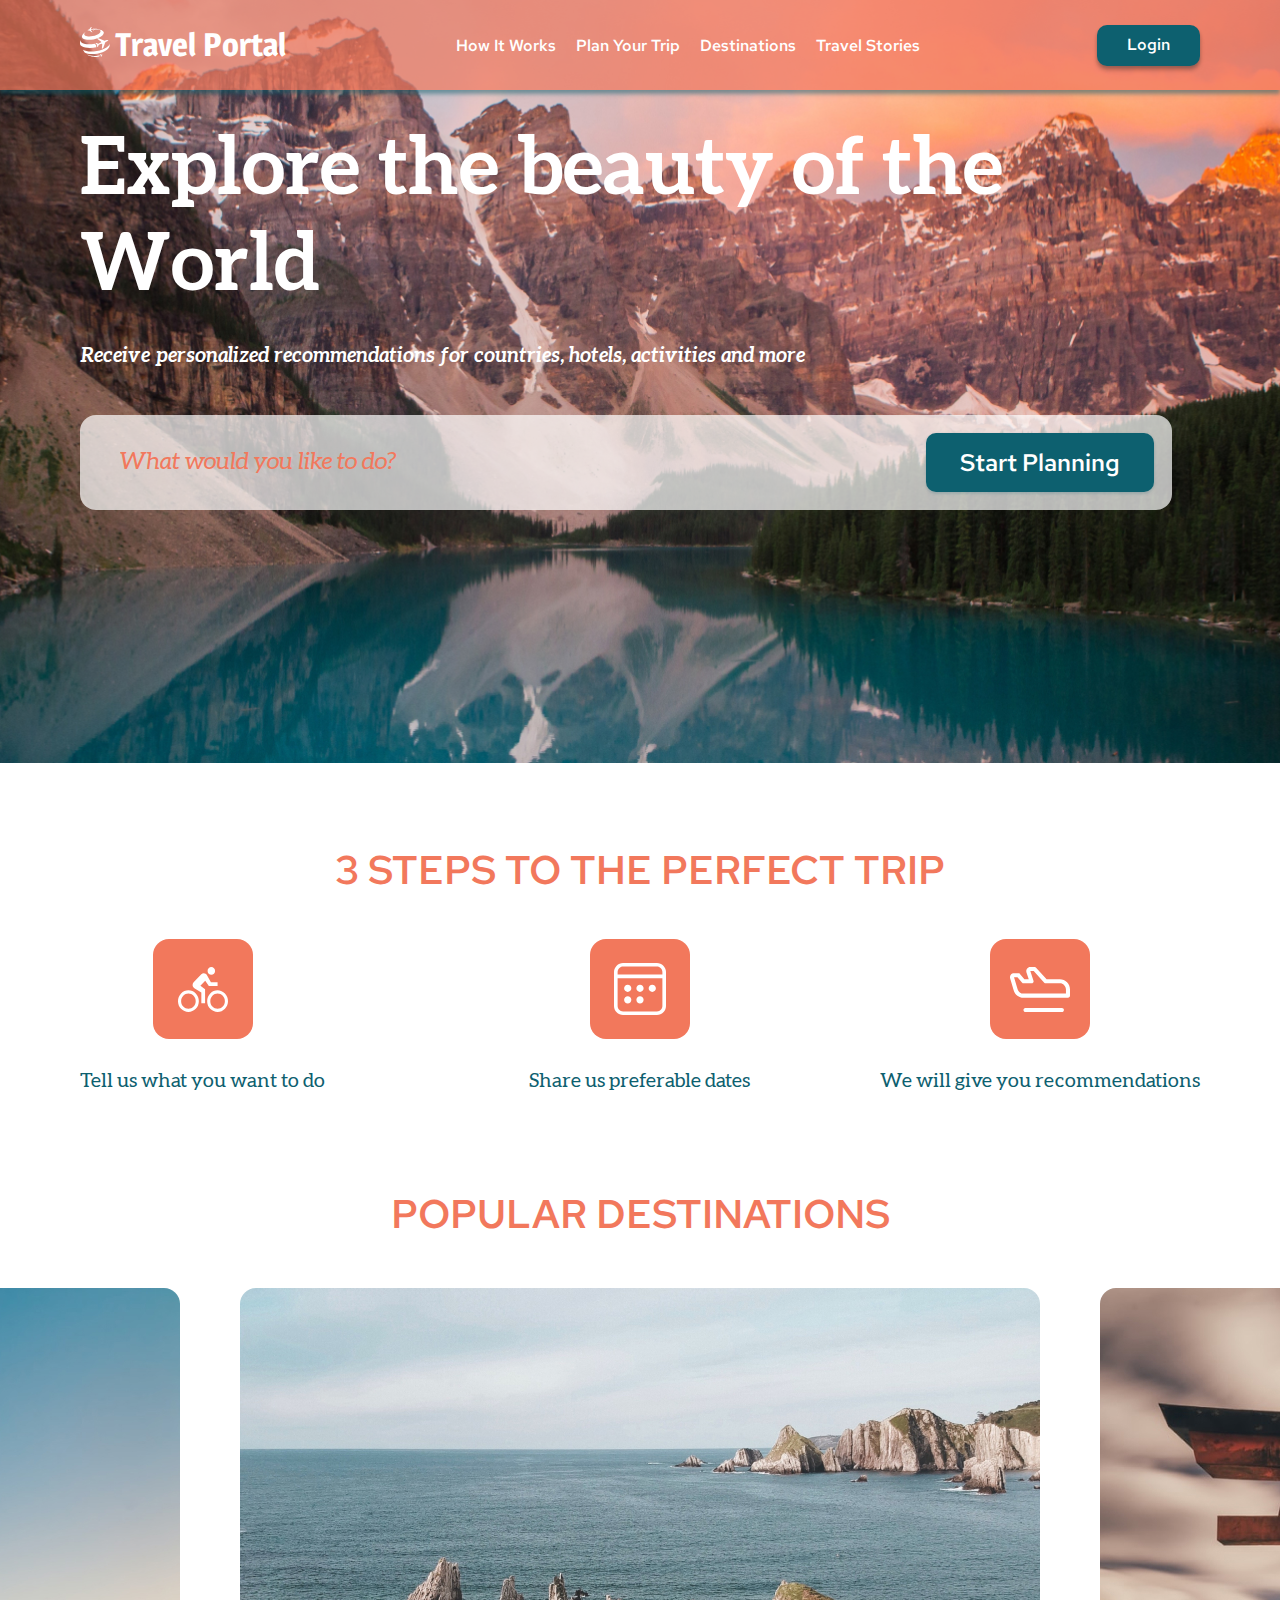
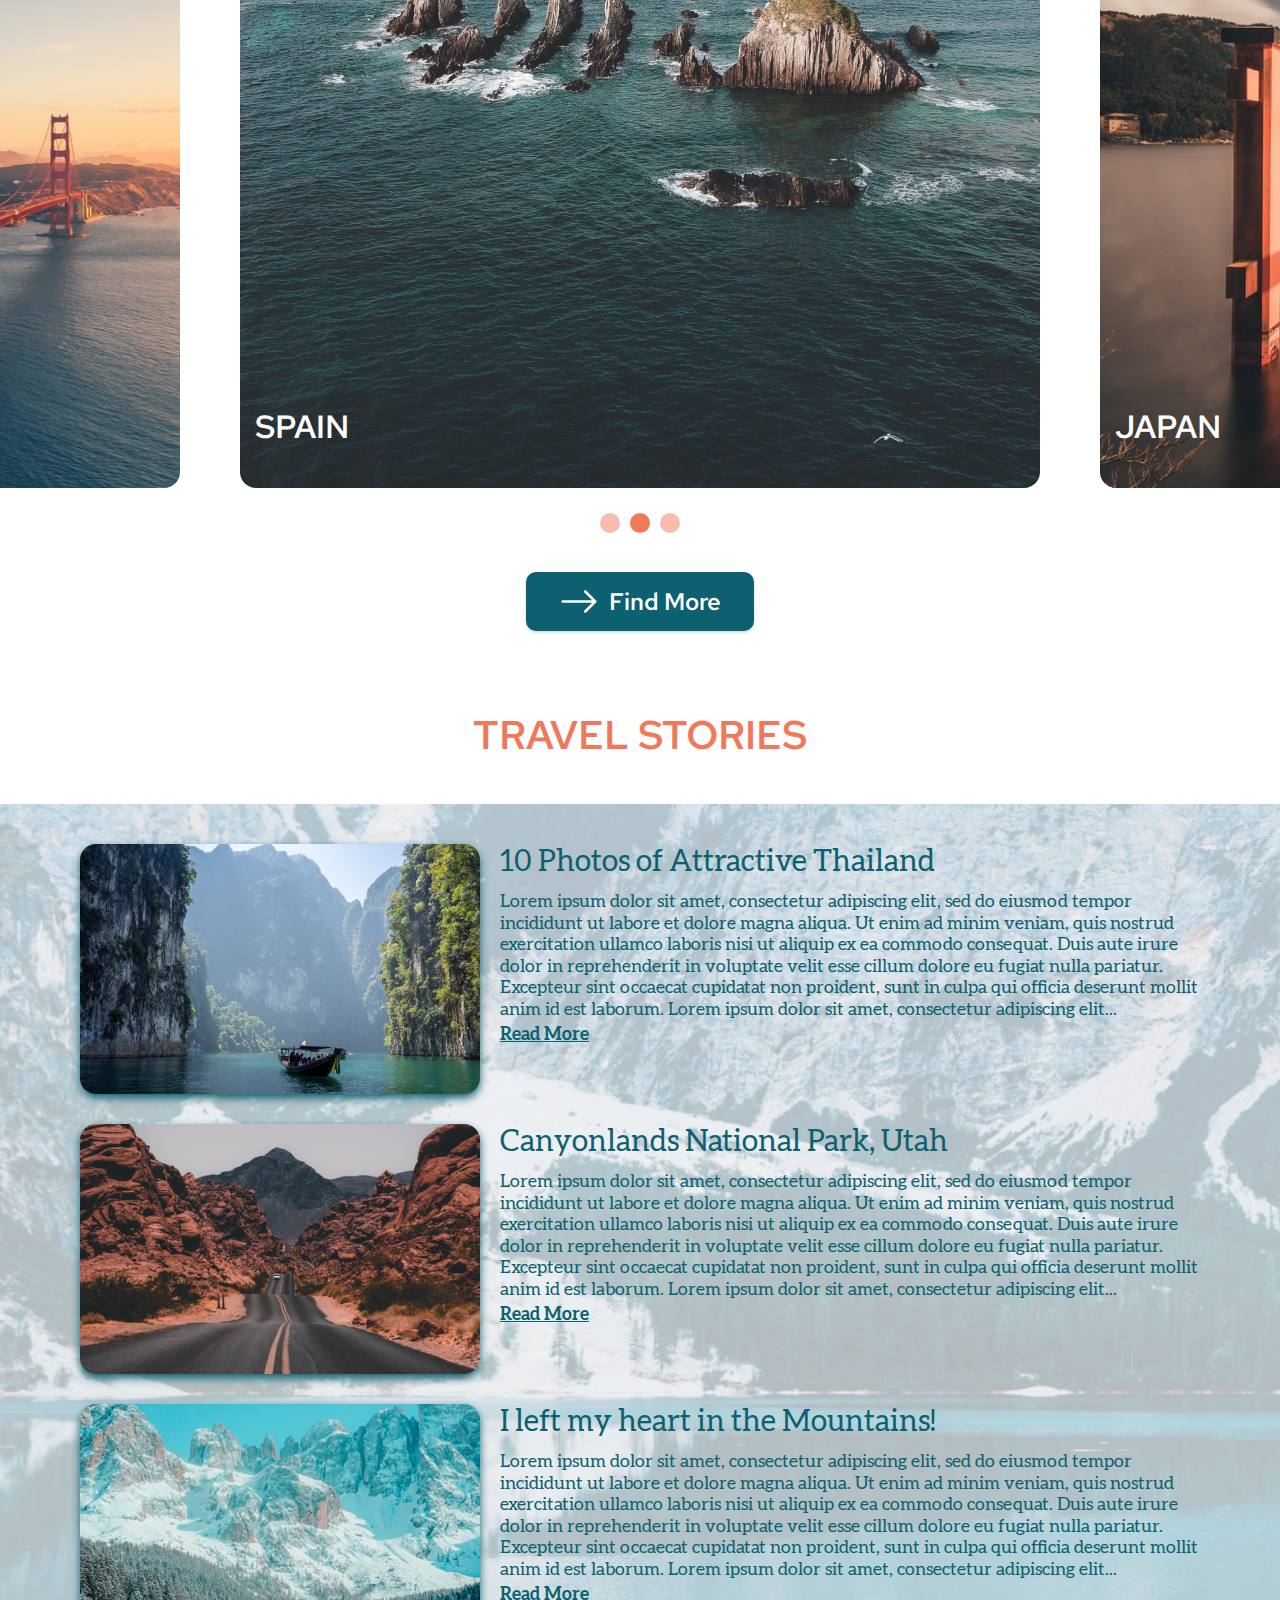
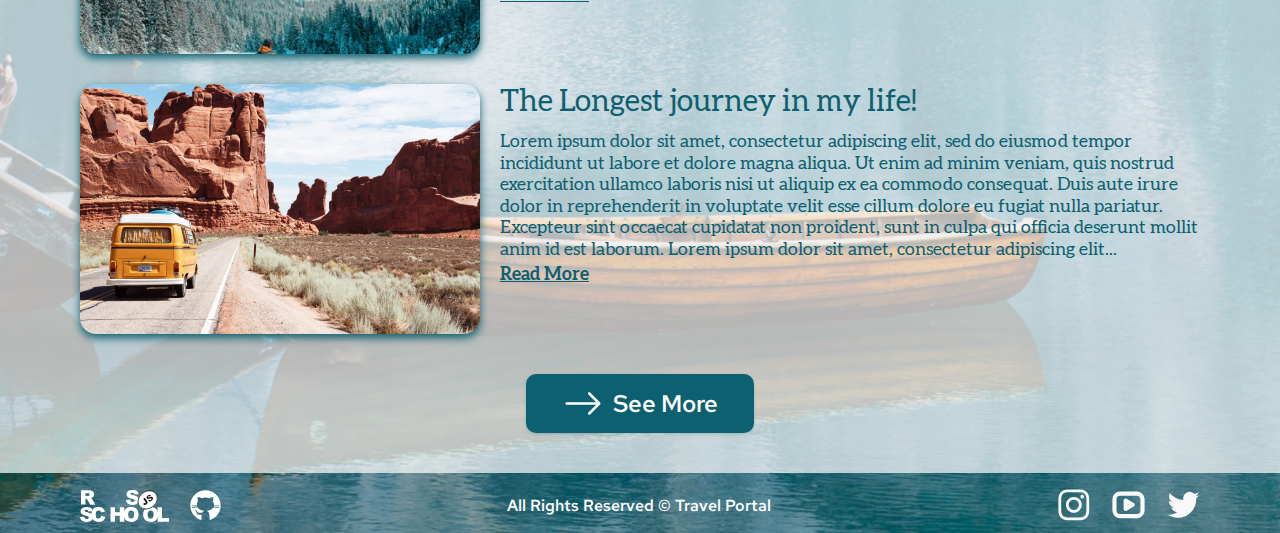
==== commit 41229643: "Merge pull request #18 from rolling-scopes-school/travel-part3" ====
--- a/travel/index.html
+++ b/travel/index.html
@@ -66,7 +66,7 @@
       <!-- Pop Up -->
       <div class="login__pop-up">
         <div class="login__wrapper">
-          <p class="login__caption">
+          <p class="login__header">
             Log in to your account
           </p>
           <div class="login__facebook-button-wrapper">
@@ -377,7 +377,7 @@
       </footer>
       <!-- Footer styles end -->
     </main>
-    <script src="./js/index.js"></script>
+    <!-- <script src="./js/index.js"></script> -->
     <script src="./js/main.js"></script>
   </body> 
 </html>
--- a/travel/css/style.css
+++ b/travel/css/style.css
@@ -283,7 +283,7 @@
   margin: 0 auto;
 }
 
-.login__caption {
+.login__header {
   position: relative;
   font-family: 'Aleo';
   font-style: normal;
@@ -1639,13 +1639,13 @@
 
 	@keyframes move-right {
 		to {
-			left: -365px;
+			left: -375px;
 		}
 	}
 
 	@keyframes move-left {
 		to {
-			left: 365px;
+			left: 375px;
 		}
 	}
 
@@ -1763,6 +1763,18 @@
     object-fit: cover;
     object-position: center;
   }
+
+  @keyframes move-right {
+		to {
+			left: -305px;
+		}
+	}
+
+	@keyframes move-left {
+		to {
+			left: 305px;
+		}
+	}
 }
 
 @media screen and (max-width: 359px) {
